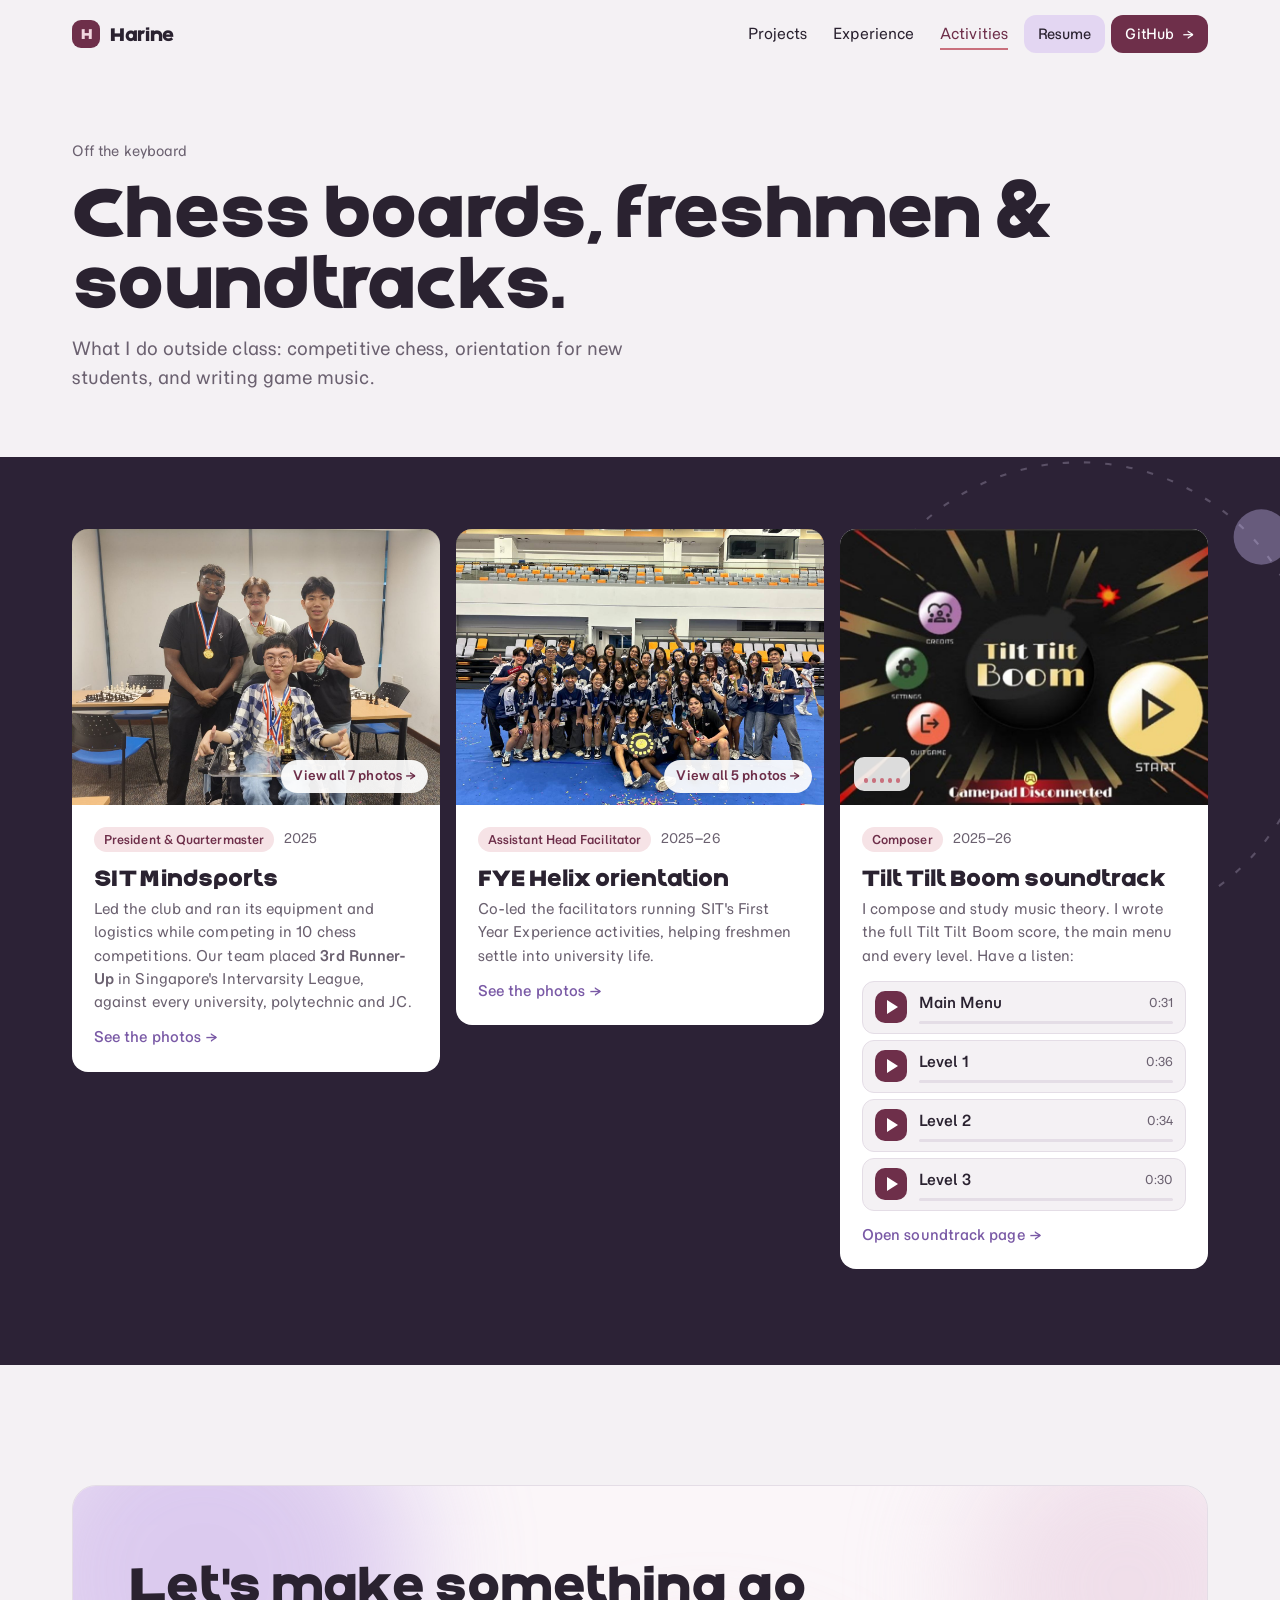
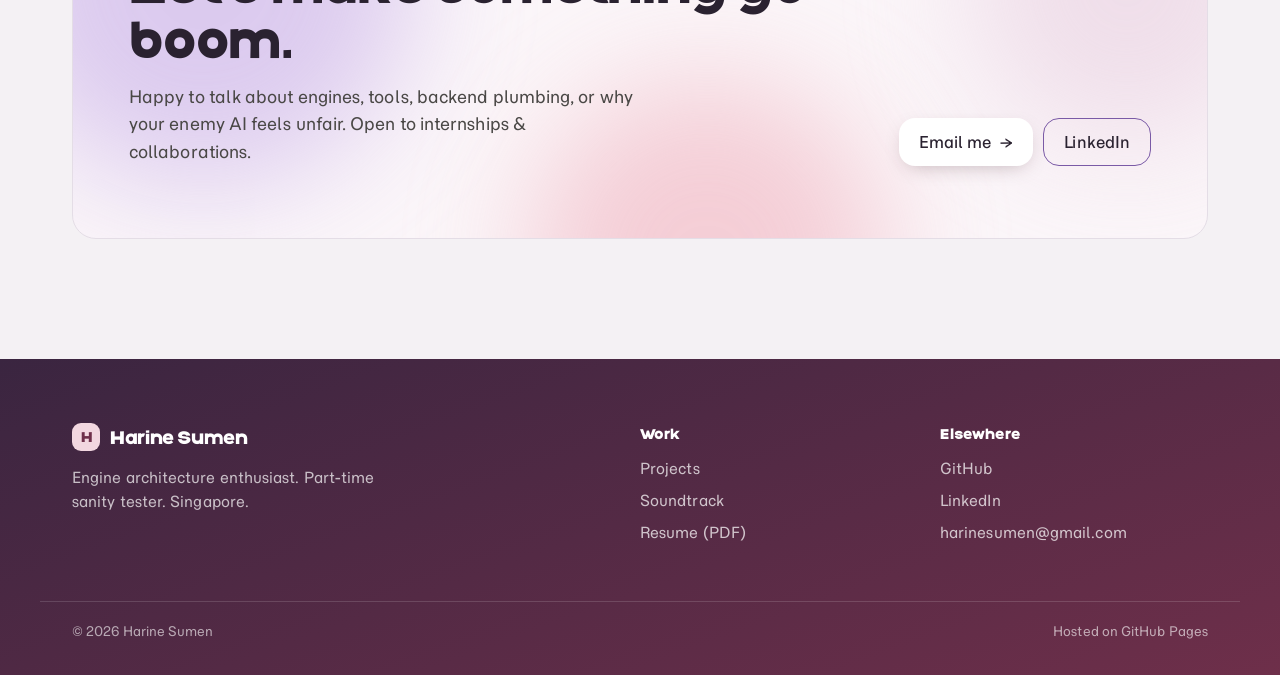
==== activities.html @ c7400c7b "Activity detail pages, US trip page, photo lightbox" ====
<!doctype html>
<html lang="en">
<head>
<meta charset="utf-8">
<meta name="viewport" content="width=device-width, initial-scale=1">
<title>Activities — Harine Sumen</title>
<meta name="description" content="Harine Sumen outside school: SIT Mindsports chess, FYE Helix orientation and the Tilt Tilt Boom soundtrack.">
<meta property="og:title" content="Harine Sumen — Developer">
<meta property="og:description" content="Engine architecture enthusiast. Part-time sanity tester.">
<meta property="og:image" content="chess-1.jpg">
<meta name="theme-color" content="#F4F1F4">
<link rel="icon" href="data:image/svg+xml,%3Csvg xmlns='http://www.w3.org/2000/svg' viewBox='0 0 32 32'%3E%3Crect width='32' height='32' rx='9' fill='%236E2F4A'/%3E%3Cpath d='M11 9v14M21 9v14M11 16h10' stroke='%23F2D7E0' stroke-width='3' stroke-linecap='round'/%3E%3C/svg%3E">
<script>document.documentElement.classList.add('js');</script>
<link rel="preconnect" href="https://fonts.googleapis.com">
<link rel="preconnect" href="https://fonts.gstatic.com" crossorigin>
<link rel="stylesheet" href="https://fonts.googleapis.com/css2?family=Momo+Trust+Sans:wght@200..800&display=swap">
<link rel="preload" href="chicoree-bold.woff2" as="font" type="font/woff2" crossorigin>
<link rel="stylesheet" href="style.css?v=20261014x">
</head>
<body>

<a class="skip" href="#top">Skip to content</a>
<div class="progress" aria-hidden="true"><i></i></div>

<header class="nav" data-nav>
  <div class="nav-inner">
    <a class="logo" href="index.html" aria-label="Harine — home"><span class="logo-mark" aria-hidden="true">H</span>Harine</a>
    <nav aria-label="Pages">
      <a href="projects.html">Projects</a>
      <a href="experience.html">Experience</a>
      <a href="activities.html" aria-current="page">Activities</a>
      <a class="btn-lilac sm" href="Harine_Sumen_Resume.pdf" target="_blank" rel="noopener">Resume</a>
      <a class="btn-wine sm magnetic" href="https://github.com/unplayable01" target="_blank" rel="noopener">GitHub <span class="arr" aria-hidden="true">→</span></a>
    </nav>
  </div>
</header>

<main id="top">

<section class="page-hero wrap">
  <p class="kicker reveal">Off the keyboard</p>
  <h1 class="split">Chess boards, freshmen &amp; soundtracks.</h1>
  <p class="page-sub reveal">What I do outside class: competitive chess, orientation for new students, and writing game music.</p>
</section>
<!-- ============ OFF THE KEYBOARD (lagoon band) ============ -->
<section id="offline" class="lagoon-band flush">
  <svg class="geo" viewBox="0 0 600 600" aria-hidden="true">
    <circle class="spin" cx="300" cy="300" r="220" fill="none" stroke="#D4C7FF" stroke-opacity=".25" stroke-width="2" stroke-dasharray="6 14"/>
    <rect class="spin-rev" x="190" y="190" width="220" height="220" fill="none" stroke="#F2F0EB" stroke-opacity=".18" stroke-width="2"/>
    <circle class="bob" cx="470" cy="150" r="26" fill="#D4C7FF" fill-opacity=".35"/>
    <circle class="bob d2" cx="120" cy="460" r="16" fill="#F2F0EB" fill-opacity=".25"/>
  </svg>
  <div class="wrap section-in">
    <div class="sec-head on-dark"><h2 class="split">Off the keyboard</h2><p class="sub">Chess boards, freshmen and soundtracks.</p></div>
    <div class="life">
      <article class="life-card tilt reveal">
        <a class="card-cover" href="mindsports.html"><img src="chess-medals.jpg" alt="SIT team with medals and trophy" style="object-position:center 30%"><span class="cover-cta">View all 7 photos →</span></a>
        <div class="life-body">
          <p class="meta"><span class="tag">President &amp; Quartermaster</span>2025</p>
          <h3><a href="mindsports.html">SIT Mindsports</a></h3>
          <p>Led the club and ran its equipment and logistics while competing in 10 chess competitions. Our team placed <b>3rd Runner-Up</b> in Singapore's Intervarsity League, against every university, polytechnic and JC.</p>
          <a class="vlink more-link" href="mindsports.html">See the photos →</a>
        </div>
      </article>
      <article class="life-card tilt reveal">
        <a class="card-cover" href="helix.html"><img src="helix-shield.jpg" alt="Helix team with their shield" style="object-position:center 55%"><span class="cover-cta">View all 5 photos →</span></a>
        <div class="life-body">
          <p class="meta"><span class="tag">Assistant Head Facilitator</span>2025–26</p>
          <h3><a href="helix.html">FYE Helix orientation</a></h3>
          <p>Co-led the facilitators running SIT's First Year Experience activities, helping freshmen settle into university life.</p>
          <a class="vlink more-link" href="helix.html">See the photos →</a>
        </div>
      </article>
      <article class="life-card tilt reveal" id="soundtrack">
        <a class="cover" href="soundtrack.html">
          <img src="ttb-cover.jpg" alt="Tilt Tilt Boom title screen" loading="lazy">
          <span class="eq big" aria-hidden="true"><i></i><i></i><i></i><i></i><i></i></span>
        </a>
        <div class="life-body">
          <p class="meta"><span class="tag">Composer</span>2025–26</p>
          <h3><a href="soundtrack.html">Tilt Tilt Boom soundtrack</a></h3>
          <p>I compose and study music theory. I wrote the full Tilt Tilt Boom score, the main menu and every level. Have a listen:</p>
          <ul class="tracks" data-player>
            <li><button class="track" type="button" data-src="ttb-menu.mp3" aria-label="Play Main Menu"><span class="t-icon" aria-hidden="true"></span><span class="t-name">Main Menu</span><span class="t-time">0:31</span><span class="t-bar" aria-hidden="true"><i></i></span></button></li>
            <li><button class="track" type="button" data-src="ttb-level-1.mp3" aria-label="Play Level 1"><span class="t-icon" aria-hidden="true"></span><span class="t-name">Level 1</span><span class="t-time">0:36</span><span class="t-bar" aria-hidden="true"><i></i></span></button></li>
            <li><button class="track" type="button" data-src="ttb-level-2.mp3" aria-label="Play Level 2"><span class="t-icon" aria-hidden="true"></span><span class="t-name">Level 2</span><span class="t-time">0:34</span><span class="t-bar" aria-hidden="true"><i></i></span></button></li>
            <li><button class="track" type="button" data-src="ttb-level-5.mp3" aria-label="Play Level 3"><span class="t-icon" aria-hidden="true"></span><span class="t-name">Level 3</span><span class="t-time">0:30</span><span class="t-bar" aria-hidden="true"><i></i></span></button></li>
          </ul>
          <a class="vlink more-link" href="soundtrack.html">Open soundtrack page →</a>
        </div>
      </article>
    </div>
  </div>
</section>


<!-- ============ CONTACT (glow band) ============ -->
<section id="contact" class="wrap section">
  <div class="glow-band reveal">
    <span class="glow gv" aria-hidden="true"></span><span class="glow gp" aria-hidden="true"></span><span class="glow gc" aria-hidden="true"></span>
    <div class="glow-inner">
      <h2 class="split">Let's make something go boom.</h2>
      <p>Happy to talk about engines, tools, backend plumbing, or why your enemy AI feels unfair. Open to internships &amp; collaborations.</p>
    </div>
    <div class="glow-cta">
      <a class="btn-white magnetic" href="mailto:harinesumen@gmail.com">Email me <span class="arr" aria-hidden="true">→</span></a>
      <a class="btn-outline" href="https://www.linkedin.com/in/harinesumen/" target="_blank" rel="noopener">LinkedIn</a>
    </div>
  </div>
</section>

</main>

<footer class="footer">
  <div class="wrap foot-grid">
    <div>
      <a class="logo light" href="index.html"><span class="logo-mark" aria-hidden="true">H</span>Harine Sumen</a>
      <p>Engine architecture enthusiast. Part-time sanity tester. Singapore.</p>
    </div>
    <div><h4>Work</h4><a href="projects.html">Projects</a><a href="activities.html#soundtrack">Soundtrack</a><a href="Harine_Sumen_Resume.pdf" target="_blank" rel="noopener">Resume (PDF)</a></div>
    <div><h4>Elsewhere</h4><a href="https://github.com/unplayable01" target="_blank" rel="noopener">GitHub</a><a href="https://www.linkedin.com/in/harinesumen/" target="_blank" rel="noopener">LinkedIn</a><a href="mailto:harinesumen@gmail.com">harinesumen@gmail.com</a></div>
  </div>
  <div class="wrap foot-bottom"><span>© 2026 Harine Sumen</span><span>Hosted on GitHub Pages</span></div>
</footer>

<!-- Mini player pill -->
<div class="mini" data-mini hidden>
  <span class="eq" aria-hidden="true"><i></i><i></i><i></i><i></i></span>
  <span class="mini-txt"><b data-mini-name>Main Menu</b><span>Tilt Tilt Boom</span></span>
  <button type="button" class="mini-btn" data-mini-toggle aria-label="Pause">❚❚</button>
</div>

<script src="script.js?v=20261014x"></script>
</body>
</html>
---- style.css ----
/* Harine — portfolio
   Design system: Superhuman (Refero Styles) — "golden hour editorial dashboard".
   Warm parchment canvas, light-cut 460 headlines, a single wine CTA, violet links,
   lilac secondary fills, one deep-lagoon dark band, glass cards over photography. */

:root {
  --parchment: #F2F0EB;
  --paper: #FFFFFF;
  --mist: #E3E3E2;
  --ink: #292827;
  --stone: #666666;
  --wine: #421D24;
  --wine-2: #5A2731;
  --violet: #714CB6;
  --lilac: #D4C7FF;
  --lagoon: #0C4243;
  --sans: "Inter", -apple-system, BlinkMacSystemFont, "Segoe UI", Helvetica, Arial, sans-serif;
  --r: 16px; --r-sm: 8px;
  --max: 1200px; --gutter: 32px;
  --ease: cubic-bezier(.22, .8, .24, 1);
  --spring: cubic-bezier(.34, 1.56, .64, 1);
}

*, *::before, *::after { box-sizing: border-box; }
html { scroll-behavior: smooth; scroll-padding-top: 80px; -webkit-text-size-adjust: 100%; }
body { margin: 0; background: var(--parchment); color: var(--ink); font-family: var(--sans); font-size: 16px; line-height: 1.6; font-weight: 400; -webkit-font-smoothing: antialiased; overflow-x: hidden; }
img, video { display: block; max-width: 100%; }
a { color: inherit; text-decoration: none; }
b { font-weight: 600; }
code { font-size: .86em; background: var(--parchment); border: 1px solid var(--mist); padding: 1px 6px; border-radius: 6px; }
button { font: inherit; color: inherit; }
.wrap { max-width: var(--max); margin: 0 auto; padding: 0 var(--gutter); }
.section { padding-top: 120px; }
.skip { position: absolute; left: -999px; top: 8px; background: var(--wine); color: #fff; padding: 8px 14px; border-radius: var(--r-sm); z-index: 2000; }
.skip:focus { left: 16px; }
:focus-visible { outline: 2px solid var(--violet); outline-offset: 3px; border-radius: 6px; }

h1, h2, h3 { font-weight: 460; color: var(--ink); margin: 0; }
h1 { font-size: clamp(44px, 6.4vw, 80px); line-height: .98; letter-spacing: -0.032em; }
h2 { font-size: clamp(34px, 4.4vw, 49px); line-height: 1.12; letter-spacing: -0.027em; }
h3 { font-size: 28px; line-height: 1.14; letter-spacing: -0.022em; }

.vlink { color: var(--violet); font-weight: 500; background: linear-gradient(currentColor, currentColor) 0 100% / 0 1px no-repeat; transition: background-size .25s var(--ease); }
.vlink:hover { background-size: 100% 1px; }

/* progress bar */
.progress { position: fixed; inset: 0 0 auto 0; height: 3px; z-index: 1100; pointer-events: none; }
.progress i { display: block; height: 100%; background: linear-gradient(90deg, var(--violet), var(--lilac)); transform-origin: 0 50%; transform: scaleX(0); }

/* ---------- Buttons ---------- */
.btn-wine, .btn-lilac, .btn-white, .btn-outline {
  display: inline-flex; align-items: center; gap: 8px; min-height: 48px; padding: 0 20px;
  border-radius: var(--r); border: 0; cursor: pointer; font-size: 16px; font-weight: 460; line-height: 1;
  transition: transform .35s var(--spring), background-color .2s, box-shadow .2s, color .2s;
}
.btn-wine { background: var(--wine); color: #fff; }
.btn-wine:hover { background: var(--wine-2); }
.btn-lilac { background: var(--lilac); color: var(--ink); }
.btn-lilac:hover { background: #C6B5FF; }
.btn-white { background: #fff; color: var(--ink); }
.btn-outline { background: transparent; color: var(--ink); border: 1px solid var(--violet); }
.btn-outline:hover { background: var(--lilac); }
.sm { min-height: 38px; padding: 0 14px; font-size: 14px; border-radius: 12px; }
.arr { display: inline-block; transition: transform .3s var(--spring); }
a:hover .arr, button:hover .arr { transform: translateX(4px); }
.btn-wine:active, .btn-lilac:active, .btn-white:active { transform: scale(.96) !important; }
.play-ico { width: 0; height: 0; border-style: solid; border-width: 6px 0 6px 10px; border-color: transparent transparent transparent currentColor; }
body.is-playing .btn-wine .play-ico { width: 10px; height: 12px; border: 0; background: linear-gradient(90deg, currentColor 0 35%, transparent 35% 65%, currentColor 65%); }

/* ---------- Nav ---------- */
.nav { position: fixed; inset: 0 0 auto 0; z-index: 1000; border-bottom: 1px solid transparent; transition: background-color .3s, border-color .3s, backdrop-filter .3s; }
.nav.scrolled { background: rgba(242,240,235,.78); backdrop-filter: blur(12px); -webkit-backdrop-filter: blur(12px); border-bottom-color: var(--mist); }
.nav-inner { max-width: var(--max); margin: 0 auto; padding: 0 var(--gutter); height: 68px; display: flex; align-items: center; justify-content: space-between; gap: 16px; }
.logo { display: inline-flex; align-items: center; gap: 10px; font-size: 18px; font-weight: 560; letter-spacing: -0.02em; }
.logo-mark { width: 28px; height: 28px; border-radius: 9px; background: var(--wine); color: var(--lilac); display: grid; place-items: center; font-size: 14px; font-weight: 700; transition: transform .5s var(--spring); }
.logo:hover .logo-mark { transform: rotate(-12deg) scale(1.1); }
.nav nav { display: flex; align-items: center; gap: 6px; }
.nav nav > a:not([class]) { font-size: 15px; padding: 8px 10px; color: var(--ink); position: relative; }
.nav nav > a:not([class])::after { content: ""; position: absolute; left: 10px; right: 10px; bottom: 4px; height: 1px; background: var(--ink); transform: scaleX(0); transform-origin: left; transition: transform .3s var(--ease); }
.nav nav > a:not([class]):hover::after { transform: scaleX(1); }

/* ---------- Hero ---------- */
.hero { padding-top: 132px; }
.hero-head { display: grid; grid-template-columns: 1.35fr 1fr; gap: 24px 64px; align-items: end; }
.kicker { grid-column: 1 / -1; margin: 0; font-size: 14px; color: var(--stone); }
.hero-side p { margin: 0; color: var(--stone); font-size: 17px; line-height: 1.55; }
.cta-row { display: flex; flex-wrap: wrap; gap: 10px; margin-top: 24px; }

.stage { position: relative; margin-top: 48px; height: min(68vw, 640px); border-radius: 24px; overflow: hidden; background: #2b2120; isolation: isolate; }
.stage-photo { position: absolute; inset: -4%; width: 108%; height: 108%; object-fit: cover; object-position: 60% 40%; transform: translate3d(var(--px, 0), var(--py, 0), 0) scale(1.02); transition: transform .9s var(--ease); }
.stage::after { content: ""; position: absolute; inset: 0; background: linear-gradient(90deg, rgba(66,29,36,.38), transparent 55%), linear-gradient(0deg, rgba(41,40,39,.25), transparent 40%); pointer-events: none; z-index: 1; }
.glass {
  position: absolute; z-index: 2; padding: 14px 16px; border-radius: var(--r);
  background: rgba(255,255,255,.72); backdrop-filter: blur(14px) saturate(140%); -webkit-backdrop-filter: blur(14px) saturate(140%);
  border: 1px solid rgba(255,255,255,.6); color: var(--ink); font-size: 13px; line-height: 1.45; text-align: left;
  translate: var(--px, 0) var(--py, 0); transition: translate .8s var(--ease);
  animation: bob 6s ease-in-out infinite;
}
.g-row { display: flex; align-items: center; gap: 8px; }
.g-row + .g-row { margin-top: 4px; }
.muted { color: var(--stone); }
.dot { width: 8px; height: 8px; border-radius: 50%; }
.dot.ok { background: #2BA36B; box-shadow: 0 0 0 0 rgba(43,163,107,.6); animation: ping 2s infinite; }
.g-bar { margin-top: 10px; height: 4px; border-radius: 4px; background: var(--mist); overflow: hidden; }
.g-bar i { display: block; height: 100%; width: 40%; border-radius: 4px; background: var(--violet); animation: load 3.2s var(--ease) infinite; }
.g-ico { width: 24px; height: 24px; border-radius: 7px; display: grid; place-items: center; background: var(--lilac); font-size: 13px; }
.g-ico.dog { background: #FFE2C7; }
.g-chips { display: flex; gap: 6px; margin-top: 10px; }
.g-chips span { padding: 4px 12px; border-radius: 999px; background: var(--wine); color: #fff; font-size: 12px; }
.g-chips span + span { background: var(--lilac); color: var(--ink); }
.g1 { left: 4%; top: 7%; width: 270px; animation-delay: -1s; }
.g2 { left: 9%; top: 41%; width: 240px; animation-delay: -3s; }
.g3 { left: 3%; bottom: 7%; width: 300px; animation-delay: -2s; }
.g4 { right: 4%; bottom: 7%; display: flex; align-items: center; gap: 12px; cursor: pointer; animation-delay: -4s; }
.g4:hover { background: rgba(255,255,255,.88); }
.g4 b { font-weight: 600; }

/* equaliser */
.eq { display: inline-flex; align-items: flex-end; gap: 3px; height: 18px; }
.eq i { width: 3px; height: 30%; border-radius: 2px; background: var(--violet); transition: height .3s; }
body.is-playing .eq i { animation: eq .9s ease-in-out infinite; }
.eq i:nth-child(2) { animation-delay: -.3s !important; } .eq i:nth-child(3) { animation-delay: -.6s !important; } .eq i:nth-child(4) { animation-delay: -.15s !important; } .eq i:nth-child(5) { animation-delay: -.45s !important; }
.g4 .eq { width: 36px; height: 36px; padding: 9px; border-radius: 10px; background: var(--wine); justify-content: center; }
.g4 .eq i { background: var(--lilac); }

/* ---------- Marquee ---------- */
.logos { padding-top: 64px; }
.logos-title { margin: 0 0 18px; text-align: center; color: var(--stone); font-size: 14px; }
.marquee { overflow: hidden; border: 1px solid var(--mist); background: var(--paper); border-radius: var(--r-sm); -webkit-mask: linear-gradient(90deg, transparent, #000 8%, #000 92%, transparent); mask: linear-gradient(90deg, transparent, #000 8%, #000 92%, transparent); }
.marquee-track { display: flex; width: max-content; animation: marquee 32s linear infinite; }
.marquee:hover .marquee-track { animation-play-state: paused; }
.marquee-track span { padding: 22px 40px; border-right: 1px solid var(--mist); font-size: 17px; font-weight: 560; letter-spacing: -0.02em; white-space: nowrap; color: var(--ink); }

/* ---------- Stats ---------- */
.stats { display: grid; grid-template-columns: repeat(4, 1fr); gap: 12px; padding-top: 24px; }
.stat { background: var(--paper); border: 1px solid var(--mist); border-radius: var(--r); padding: 24px; }
.stat b { display: block; font-size: 49px; line-height: 1; font-weight: 460; letter-spacing: -0.03em; font-variant-numeric: tabular-nums; }
.stat span { display: block; margin-top: 10px; font-size: 14px; line-height: 1.5; color: var(--stone); }

/* ---------- Section heads ---------- */
.sec-head { display: flex; align-items: flex-end; justify-content: space-between; gap: 16px; margin-bottom: 32px; flex-wrap: wrap; }
.sec-head .sub { margin: 8px 0 0; flex-basis: 100%; color: var(--stone); font-size: 17px; }
.sec-head.on-dark h2, .sec-head.on-dark .sub { color: var(--parchment); }
.sec-head.on-dark .sub { opacity: .75; }

/* ---------- Tabs + panels ---------- */
.tabs { position: relative; display: grid; grid-template-columns: repeat(5, 1fr); background: var(--paper); border: 1px solid var(--mist); border-radius: var(--r-sm); overflow-x: auto; scrollbar-width: none; }
.tabs::-webkit-scrollbar { display: none; }
.tab-pill { position: absolute; left: 0; top: 0; width: 0; background: var(--lilac); border-radius: 6px; transition: transform .5s var(--spring), width .5s var(--spring); z-index: 0; }
.tabs [role=tab] { position: relative; z-index: 1; display: flex; align-items: center; justify-content: center; gap: 10px; padding: 16px; border: 0; background: none; cursor: pointer; font-size: 15px; font-weight: 460; white-space: nowrap; color: var(--ink); }
.tabs [role=tab] + [role=tab] { border-left: 1px solid var(--mist); }
.tabs [role=tab][aria-selected=true] { font-weight: 560; }
.t-ic, .s-ic { width: 22px; height: 22px; border-radius: 6px; display: grid; place-items: center; font-size: 12px; background: #EEE; filter: grayscale(1); transition: filter .3s, transform .4s var(--spring); }
[aria-selected=true] .t-ic { filter: none; transform: rotate(-8deg) scale(1.12); }
.c1 { background: #FFD9C2; } .c2 { background: #CDEFE2; } .c3 { background: #FFE2C7; } .c4 { background: #D9E4FF; } .c5 { background: #FFD3E2; }

.panels { margin-top: 16px; }
.panel { display: grid; grid-template-columns: 1.15fr 1fr; gap: 0; background: var(--paper); border: 1px solid var(--mist); border-radius: var(--r); overflow: hidden; }
.panel.show .panel-media { animation: slideIn .7s var(--ease) both; }
.panel.show .panel-body > * { animation: rise .6s var(--ease) both; }
.panel.show .panel-body > *:nth-child(2) { animation-delay: .05s } .panel.show .panel-body > *:nth-child(3) { animation-delay: .1s } .panel.show .panel-body > *:nth-child(4) { animation-delay: .15s } .panel.show .panel-body > *:nth-child(5) { animation-delay: .2s } .panel.show .panel-body > *:nth-child(6) { animation-delay: .25s }
.panel-media { background: #000; display: flex; align-items: center; min-height: 100%; }
.panel-media video, .panel-media img { width: 100%; height: 100%; object-fit: cover; }
.panel-media.light { background: #fff; border-right: 1px solid var(--mist); }
.panel-media.light img { object-fit: contain; }
.panel-media.lagoon { background: var(--lagoon); justify-content: center; }
.panel-body { padding: 32px; }
.meta { display: flex; flex-wrap: wrap; align-items: center; gap: 10px; margin: 0 0 14px; font-size: 13px; color: var(--stone); }
.tag { background: var(--lilac); color: var(--ink); padding: 3px 10px; border-radius: 999px; font-weight: 560; font-size: 12px; }
.soft { color: var(--stone); }
.summary { margin: 12px 0 18px; color: var(--stone); font-size: 16px; line-height: 1.6; }
.list { list-style: none; margin: 0 0 18px; padding: 0; display: grid; gap: 9px; }
.list li { position: relative; padding-left: 18px; font-size: 14.5px; line-height: 1.55; color: #444; }
.list li::before { content: ""; position: absolute; left: 0; top: .6em; width: 7px; height: 7px; border-radius: 2px; background: var(--violet); transform: rotate(45deg); }
.list b { color: var(--ink); }
.chips { display: flex; flex-wrap: wrap; gap: 6px; }
.chips span { font-size: 12px; padding: 4px 10px; border-radius: 999px; border: 1px solid var(--mist); background: var(--parchment); transition: transform .3s var(--spring), background .2s; }
.chips span:hover { transform: translateY(-3px) rotate(-3deg); background: var(--lilac); }
.note { margin: 16px 0 0; font-size: 13px; color: var(--stone); }

/* Aaron diagram */
.diagram { padding: 40px 24px; display: flex; flex-direction: column; align-items: center; width: 100%; }
.node { width: 100%; max-width: 280px; text-align: center; padding: 12px 14px; border-radius: 12px; background: rgba(255,255,255,.08); border: 1px solid rgba(255,255,255,.18); color: #fff; }
.node span { display: block; font-size: 13px; font-weight: 560; }
.node small { display: block; margin-top: 3px; font-size: 12px; opacity: .7; }
.node.hi { background: var(--lilac); color: var(--ink); border-color: var(--lilac); }
.wire { width: 2px; height: 26px; background: repeating-linear-gradient(180deg, var(--lilac) 0 4px, transparent 4px 8px); background-size: 2px 8px; animation: flow 1s linear infinite; }
.split2 { display: grid; grid-template-columns: 1fr 1fr; gap: 12px; width: 100%; max-width: 560px; }
.split2 .col { display: flex; flex-direction: column; align-items: center; }

/* ---------- Timeline ---------- */
.timeline { display: grid; grid-template-columns: 1fr 1fr; gap: 12px; }
.t-card { background: var(--paper); border: 1px solid var(--mist); border-radius: var(--r); padding: 28px; }
.t-card h3 { font-size: 22px; letter-spacing: -0.018em; }
.org { margin: 6px 0 0; color: var(--violet); font-weight: 500; font-size: 15px; }
.t-card .org + p { margin: 12px 0 0; color: var(--stone); font-size: 15px; }

/* ---------- Lagoon band ---------- */
.lagoon-band { position: relative; margin-top: 120px; background: var(--lagoon); color: var(--parchment); overflow: hidden; }
.section-in { position: relative; z-index: 1; padding-top: 96px; padding-bottom: 96px; }
.geo { position: absolute; right: -120px; top: -80px; width: 640px; height: 640px; z-index: 0; }
.spin { transform-origin: 300px 300px; animation: spin 40s linear infinite; }
.spin-rev { transform-origin: 300px 300px; animation: spin 30s linear infinite reverse; }
.bob { animation: floaty 6s ease-in-out infinite; } .bob.d2 { animation-delay: -3s; }
.life { display: grid; grid-template-columns: repeat(3, 1fr); gap: 16px; align-items: start; }
.life-card { background: var(--paper); color: var(--ink); border-radius: var(--r); overflow: hidden; }
.life-body { padding: 22px; }
.life-body h3 { font-size: 22px; margin-bottom: 6px; }
.life-body > p:not(.meta) { margin: 0; font-size: 14.5px; color: var(--stone); }
.gallery { position: relative; background: #000; }
.gallery-track { display: flex; overflow-x: auto; scroll-snap-type: x mandatory; scrollbar-width: none; aspect-ratio: 4 / 3; outline: none; }
.gallery-track::-webkit-scrollbar { display: none; }
.gallery-track img { flex: 0 0 100%; width: 100%; height: 100%; object-fit: cover; scroll-snap-align: start; }
.g-btn { position: absolute; top: 50%; translate: 0 -50%; width: 38px; height: 38px; border-radius: 12px; border: 0; cursor: pointer; background: rgba(255,255,255,.8); backdrop-filter: blur(10px); color: var(--ink); font-size: 22px; line-height: 1; display: grid; place-items: center; opacity: 0; transition: opacity .2s, transform .3s var(--spring); }
.g-btn:hover { transform: scale(1.12); }
.g-prev { left: 10px; } .g-next { right: 10px; }
.gallery:hover .g-btn, .g-btn:focus-visible { opacity: 1; }
@media (hover: none) { .g-btn { opacity: 1; } }
.g-count { position: absolute; right: 10px; bottom: 10px; font-size: 12px; padding: 3px 9px; border-radius: 999px; background: rgba(255,255,255,.85); color: var(--ink); font-weight: 560; }
.cover { position: relative; aspect-ratio: 4 / 3; overflow: hidden; background: #000; }
.cover img { width: 100%; height: 100%; object-fit: cover; transition: transform 1.2s var(--ease); }
body.is-playing .cover img { transform: scale(1.06); }
.eq.big { position: absolute; left: 14px; bottom: 14px; height: 34px; gap: 4px; padding: 8px 10px; border-radius: 10px; background: rgba(255,255,255,.85); }
.eq.big i { width: 4px; }
.tracks { list-style: none; margin: 14px 0 0; padding: 0; display: grid; gap: 6px; }
.track { width: 100%; display: grid; grid-template-columns: 32px 1fr auto; grid-template-rows: auto auto; align-items: center; column-gap: 12px; row-gap: 6px; padding: 9px 12px; border-radius: 12px; border: 1px solid var(--mist); background: var(--parchment); font-size: 15px; text-align: left; cursor: pointer; transition: transform .3s var(--spring), border-color .2s, background .2s; }
.track:hover { transform: translateX(4px); border-color: var(--lilac); }
.track.is-playing { background: #EEE8FF; border-color: var(--lilac); }
.t-icon { grid-row: 1 / 3; width: 32px; height: 32px; border-radius: 10px; background: var(--wine); position: relative; }
.t-icon::before { content: ""; position: absolute; left: 12px; top: 9px; border-style: solid; border-width: 7px 0 7px 11px; border-color: transparent transparent transparent #fff; }
.track.is-playing .t-icon::before { left: 10px; top: 10px; width: 4px; height: 12px; border: 0; background: #fff; box-shadow: 8px 0 0 #fff; }
.t-name { font-weight: 560; }
.t-time { font-size: 12px; color: var(--stone); font-variant-numeric: tabular-nums; }
.t-bar { grid-column: 2 / 4; height: 3px; border-radius: 3px; background: var(--mist); overflow: hidden; }
.t-bar i { display: block; height: 100%; width: 0; background: var(--violet); transition: width .25s linear; }

/* ---------- Stack ---------- */
.skill-cloud { display: flex; flex-wrap: wrap; gap: 8px; margin-bottom: 16px; }
.skill-cloud span { padding: 10px 18px; border-radius: 999px; background: var(--paper); border: 1px solid var(--mist); font-size: 15px; font-weight: 500; cursor: default; transition: transform .4s var(--spring), background .2s, color .2s; }
.skill-cloud span:nth-child(3n) { background: var(--lilac); border-color: var(--lilac); }
.skill-cloud span:hover { transform: translateY(-6px) rotate(-4deg) scale(1.06); background: var(--wine); border-color: var(--wine); color: #fff; }
.stack { display: grid; grid-template-columns: repeat(4, 1fr); gap: 12px; }
.s-card { background: var(--paper); border: 1px solid var(--mist); border-radius: var(--r); padding: 22px; }
.s-ic { width: 34px; height: 34px; border-radius: 10px; font-size: 16px; filter: none; margin-bottom: 18px; }
.s-card:hover .s-ic { transform: rotate(-10deg) scale(1.15); }
.s-card h3 { font-size: 19px; font-weight: 560; letter-spacing: -0.01em; margin-bottom: 8px; }
.s-card p { margin: 0; font-size: 14.5px; color: var(--stone); }

/* ---------- Tilt cards ---------- */
.tilt { transform: perspective(900px) rotateX(var(--rx, 0deg)) rotateY(var(--ry, 0deg)); transition: transform .5s var(--ease), box-shadow .3s; position: relative; }
.tilt.tilting { transition: transform .08s linear, box-shadow .3s; box-shadow: 0 18px 40px -18px rgba(66,29,36,.35); }
.tilt::after { content: ""; position: absolute; inset: 0; border-radius: inherit; pointer-events: none; background: radial-gradient(420px circle at var(--gx, 50%) var(--gy, 50%), rgba(212,199,255,.35), transparent 45%); opacity: 0; transition: opacity .3s; }
.tilt.tilting::after { opacity: 1; }

/* ---------- Glow band ---------- */
.glow-band { position: relative; overflow: hidden; border-radius: 24px; background: #F7F4FF; border: 1px solid var(--mist); padding: 72px 56px; display: grid; grid-template-columns: 1.4fr auto; gap: 32px; align-items: end; }
.glow { position: absolute; border-radius: 50%; filter: blur(60px); opacity: .6; z-index: 0; animation: drift 14s ease-in-out infinite; }
.gv { width: 420px; height: 420px; background: #B69CFF; left: -80px; top: -120px; }
.gp { width: 360px; height: 360px; background: #FFB3CF; left: 40%; bottom: -200px; animation-delay: -5s; }
.gc { width: 320px; height: 320px; background: #8FE3E8; right: -80px; top: -60px; animation-delay: -9s; }
.glow-inner, .glow-cta { position: relative; z-index: 1; }
.glow-inner p { margin: 16px 0 0; max-width: 520px; color: #4a4846; font-size: 17px; }
.glow-cta { display: flex; gap: 10px; flex-wrap: wrap; }
.glow-cta .btn-white { box-shadow: 0 6px 20px -8px rgba(66,29,36,.35); }

/* ---------- Footer ---------- */
.footer { margin-top: 120px; background: var(--wine); color: #fff; padding: 64px 0 32px; }
.foot-grid { display: grid; grid-template-columns: 2fr 1fr 1fr; gap: 32px; }
.foot-grid p { color: rgba(255,255,255,.7); margin: 14px 0 0; max-width: 320px; font-size: 15px; }
.foot-grid h4 { margin: 0 0 12px; font-size: 14px; font-weight: 600; }
.foot-grid > div > a:not(.logo) { display: block; margin: 0 0 8px; color: rgba(255,255,255,.72); font-size: 15px; transition: color .2s, transform .3s var(--spring); }
.foot-grid > div > a:not(.logo):hover { color: #fff; transform: translateX(4px); }
.logo.light .logo-mark { background: var(--lilac); color: var(--wine); }
.foot-bottom { display: flex; justify-content: space-between; gap: 16px; flex-wrap: wrap; margin-top: 48px; padding-top: 20px; border-top: 1px solid rgba(255,255,255,.14); color: rgba(255,255,255,.6); font-size: 13px; }

/* ---------- Mini player ---------- */
.mini { position: fixed; left: 50%; bottom: 20px; z-index: 1200; display: flex; align-items: center; gap: 12px; padding: 10px 10px 10px 16px; border-radius: 999px; background: var(--wine); color: #fff; box-shadow: 0 14px 40px -12px rgba(66,29,36,.6); transform: translate(-50%, 140%); transition: transform .6s var(--spring); }
.mini.on { transform: translate(-50%, 0); }
.mini .eq i { background: var(--lilac); }
.mini-txt { display: grid; line-height: 1.2; font-size: 13px; }
.mini-txt span { opacity: .7; font-size: 12px; }
.mini-btn { width: 34px; height: 34px; border-radius: 50%; border: 0; background: var(--lilac); color: var(--wine); font-size: 11px; cursor: pointer; transition: transform .3s var(--spring); }
.mini-btn:hover { transform: scale(1.12); }

/* ---------- Reveal motion ---------- */
.js .reveal { opacity: 0; transform: translateY(28px); transition: opacity .8s var(--ease), transform .8s var(--ease); }
.js .reveal.in { opacity: 1; transform: none; }
.js .reveal.tilt.in { transform: perspective(900px) rotateX(var(--rx, 0deg)) rotateY(var(--ry, 0deg)); }
.js .stat { opacity: 0; transform: translateY(28px) scale(.97); }
.js .stat.in { opacity: 1; transform: perspective(900px) rotateX(var(--rx, 0deg)) rotateY(var(--ry, 0deg)); transition: opacity .8s var(--ease), transform .8s var(--ease); }
.split .w { display: inline-block; overflow: hidden; vertical-align: top; padding-bottom: .08em; margin-bottom: -.08em; }
.split .w > span { display: inline-block; }
.js .split .w > span { transform: translateY(105%) rotate(4deg); transition: transform .9s var(--ease); }
.js .split.in .w > span { transform: none; }
.js .stage.reveal { transform: translateY(40px) scale(.97); }
.js .stage.reveal.in { transform: none; transition-duration: 1.1s; }
.js .stage .glass { opacity: 0; }
.js .stage.in .glass { opacity: 1; transition: opacity .6s .5s, translate .8s var(--ease); }
.js .stage.in .g2 { transition-delay: .7s, 0s; } .js .stage.in .g3 { transition-delay: .9s, 0s; } .js .stage.in .g4 { transition-delay: 1.1s, 0s; }

@keyframes bob { 0%, 100% { transform: translateY(0) rotate(0); } 50% { transform: translateY(-10px) rotate(-.6deg); } }
@keyframes ping { 0% { box-shadow: 0 0 0 0 rgba(43,163,107,.55); } 80%, 100% { box-shadow: 0 0 0 8px rgba(43,163,107,0); } }
@keyframes load { 0% { transform: translateX(-100%); } 60%, 100% { transform: translateX(260%); } }
@keyframes eq { 0%, 100% { height: 25%; } 50% { height: 100%; } }
@keyframes marquee { to { transform: translateX(-50%); } }
@keyframes slideIn { from { opacity: 0; transform: translateX(-24px) scale(.98); } to { opacity: 1; transform: none; } }
@keyframes rise { from { opacity: 0; transform: translateY(14px); } to { opacity: 1; transform: none; } }
@keyframes flow { to { background-position: 0 8px; } }
@keyframes spin { to { transform: rotate(360deg); } }
@keyframes floaty { 0%, 100% { transform: translateY(0); } 50% { transform: translateY(-24px); } }
@keyframes drift { 0%, 100% { transform: translate(0, 0) scale(1); } 33% { transform: translate(60px, 30px) scale(1.1); } 66% { transform: translate(-40px, 20px) scale(.95); } }

@media (prefers-reduced-motion: reduce) {
  html { scroll-behavior: auto; }
  *, *::before, *::after { animation: none !important; transition-duration: .01ms !important; transition-delay: 0s !important; }
  .js .reveal, .js .stat, .js .split .w > span, .js .stage .glass { opacity: 1 !important; transform: none !important; }
}

/* ---------- Responsive ---------- */
@media (max-width: 1000px) {
  .hero-head { grid-template-columns: 1fr; }
  .stats { grid-template-columns: 1fr 1fr; }
  .tabs { grid-template-columns: repeat(5, max-content); }
  .panel { grid-template-columns: 1fr; }
  .panel-media { aspect-ratio: 16 / 9; }
  .panel-media.light { border-right: 0; border-bottom: 1px solid var(--mist); aspect-ratio: auto; }
  .life { grid-template-columns: 1fr; max-width: 600px; }
  .stack { grid-template-columns: 1fr 1fr; }
  .glow-band { grid-template-columns: 1fr; padding: 48px 28px; }
  .foot-grid { grid-template-columns: 1fr 1fr; }
  .foot-grid > div:first-child { grid-column: 1 / -1; }
}
@media (max-width: 640px) {
  :root { --gutter: 16px; }
  .section { padding-top: 88px; }
  .nav nav > a:not([class]) { display: none; }
  .hero { padding-top: 104px; }
  .stage { height: 520px; border-radius: 18px; }
  .stage-photo { object-position: 70% 40%; }
  .g1 { left: 12px; top: 12px; width: 230px; }
  .g2 { display: none; }
  .g3 { left: 12px; bottom: 84px; width: calc(100% - 24px); }
  .g4 { right: 12px; left: 12px; bottom: 12px; }
  .stats { grid-template-columns: 1fr; }
  .stat b { font-size: 42px; }
  .timeline, .stack { grid-template-columns: 1fr; }
  .panel-body { padding: 22px; }
  .split2 { grid-template-columns: 1fr; }
  .geo { width: 420px; height: 420px; right: -180px; }
  .cta-row > * { flex: 1 1 100%; justify-content: center; }
  .foot-grid { grid-template-columns: 1fr; }
}
.panel[hidden] { display: none; }
.stage-photo { max-width: none; }

/* Projects: full landscape media on top, details below */
.panel { grid-template-columns: 1fr; }
.panel-media { aspect-ratio: 16 / 9; min-height: 0; justify-content: center; }
.panel-media video, .panel-media img { width: 100%; height: 100%; object-fit: contain; background: #000; }
.panel-media.light { border-right: 0; border-bottom: 1px solid var(--mist); aspect-ratio: auto; }
.panel-media.light img { height: auto; background: #fff; }
.panel-body { padding: 32px 40px 36px; }
.panel .summary { max-width: 820px; }
@media (min-width: 901px) {
  .panel .list { display: block; columns: 2; column-gap: 40px; }
  .panel .list li { break-inside: avoid; margin-bottom: 10px; }
}
@media (max-width: 640px) { .panel-body { padding: 22px; } }
.mini[hidden] { display: none; }

/* ---------- Chicoree (OFL, by Liese Mars) for display type ---------- */
@font-face { font-family: "Chicoree"; src: url("chicoree-bold.woff2") format("woff2"); font-weight: 700; font-style: normal; font-display: swap; }
@font-face { font-family: "Chicoree"; src: url("chicoree-bold-italic.woff2") format("woff2"); font-weight: 700; font-style: italic; font-display: swap; }
:root { --display: "Chicoree", "Inter", system-ui, sans-serif; }
h1, h2, h3, .logo, .stat b, .tabs [role=tab], .marquee-track span, .mini-txt b, .glass b, .g4 b, .foot-grid h4 {
  font-family: var(--display); font-weight: 700;
}
h1 { letter-spacing: -0.01em; line-height: 1.02; }
h2 { letter-spacing: -0.005em; }
h3 { letter-spacing: 0; }
.stat b { letter-spacing: 0; }
.tabs [role=tab], .tabs [role=tab][aria-selected=true] { font-weight: 700; }
.split .w { padding-bottom: .12em; margin-bottom: -.12em; }
h1 { font-size: clamp(40px, 5.4vw, 70px); }

/* ---------- Momo Trust Sans (OFL) for all text ---------- */
:root { --sans: "Momo Trust Sans", "Inter", -apple-system, BlinkMacSystemFont, "Segoe UI", Helvetica, Arial, sans-serif; --display: "Chicoree", "Momo Trust Sans", system-ui, sans-serif; }
body { letter-spacing: 0.005em; }

/* ---------- Multi-page ---------- */
.nav nav > a[aria-current="page"]::after { transform: scaleX(1); background: var(--violet); height: 2px; }
.nav nav > a[aria-current="page"] { color: var(--violet); }
.page-hero { padding-top: 140px; padding-bottom: 8px; }
.page-hero .kicker { margin-bottom: 14px; }
.page-sub { margin: 18px 0 0; max-width: 620px; color: var(--stone); font-size: 18px; }
.section-tight { padding-top: 56px; }
.lagoon-band.flush { margin-top: 56px; }
.lagoon-band.flush .section-in { padding-top: 72px; }
.lagoon-band.flush .sec-head { display: none; }
.doors { display: grid; grid-template-columns: repeat(3, 1fr); gap: 16px; }
.door { display: flex; flex-direction: column; background: var(--paper); border: 1px solid var(--mist); border-radius: var(--r); overflow: hidden; }
.door-media { aspect-ratio: 16 / 10; overflow: hidden; background: #000; }
.door-media img { width: 100%; height: 100%; object-fit: cover; transition: transform .8s var(--ease); }
.door:hover .door-media img { transform: scale(1.06); }
.door-body { padding: 22px; display: flex; flex-direction: column; flex: 1; }
.door-body h3 { font-size: 26px; margin-bottom: 8px; }
.door-body > p:not(.meta) { margin: 0 0 18px; color: var(--stone); font-size: 15px; }
.door-go { margin-top: auto; color: var(--violet); font-weight: 600; }
@media (max-width: 900px) { .doors { grid-template-columns: 1fr; max-width: 560px; } }
@media (max-width: 640px) { .page-hero { padding-top: 104px; } .nav nav > a:not([class]) { display: inline-block; font-size: 14px; padding: 6px 6px; } .nav nav .btn-lilac { display: none; } }
@media (max-width: 640px) {
  .nav nav .btn-wine { display: none; }
  .nav nav { gap: 2px; }
  .nav-inner { gap: 8px; }
}
@media (max-width: 380px) { .logo { font-size: 0; gap: 0; } .logo .logo-mark { font-size: 14px; } }

/* ---------- About (home) ---------- */
.about { display: grid; grid-template-columns: minmax(0, .85fr) minmax(0, 1.15fr); gap: 56px; align-items: center; }
.about-photo { position: relative; margin: 0; border-radius: 24px; overflow: visible; }
.about-photo img { width: 100%; aspect-ratio: 4 / 5; object-fit: cover; object-position: center 35%; border-radius: 24px; }
.about-sticker { position: absolute; left: -14px; bottom: 28px; transform: rotate(-4deg); background: var(--wine); color: var(--lilac); font-family: var(--display); font-weight: 700; font-size: 15px; padding: 10px 16px; border-radius: 14px; box-shadow: 0 10px 30px -12px rgba(66,29,36,.6); }
.about-body h2 { margin-bottom: 20px; }
.about-body p { margin: 0 0 14px; color: var(--stone); font-size: 16.5px; line-height: 1.65; max-width: 620px; }
.about-body .about-lede { color: var(--ink); font-size: 19px; line-height: 1.55; }
.about-tools { font-weight: 600; color: var(--violet) !important; }
.facts { display: grid; grid-template-columns: 1fr 1fr; gap: 10px; margin: 22px 0 0; max-width: 620px; }
.facts div { background: var(--paper); border: 1px solid var(--mist); border-radius: 14px; padding: 12px 16px; }
.facts dt { font-size: 12px; color: var(--stone); }
.facts dd { margin: 2px 0 0; font-weight: 600; font-size: 15px; }
.stats-proj { padding-top: 40px; }
@media (max-width: 900px) { .about { grid-template-columns: 1fr; gap: 36px; } .about-photo { max-width: 420px; } }
@media (max-width: 640px) { .facts { grid-template-columns: 1fr; } .about-sticker { left: 10px; } }

/* About: cut-out photo on a lilac stage */
.about-cut { display: grid; place-items: end center; min-height: 520px; background: var(--lilac); border-radius: 28px; overflow: hidden; isolation: isolate; }
.about-cut .cut-blob { position: absolute; z-index: -1; width: 78%; aspect-ratio: 1; left: 11%; top: 12%; border-radius: 46% 54% 52% 48% / 55% 45% 55% 45%; background: var(--wine); opacity: .92; animation: blobby 12s ease-in-out infinite; }
.about-cut img { width: auto; height: 470px; max-width: 92%; aspect-ratio: auto; object-fit: contain; border-radius: 0; filter: drop-shadow(0 18px 24px rgba(66,29,36,.35)); transform-origin: 50% 100%; transition: transform .6s var(--spring); }
.about-cut:hover img { transform: scale(1.04) rotate(-1.5deg); }
.about-cut .about-sticker { left: 16px; bottom: 22px; background: #fff; color: var(--wine); }
@keyframes blobby { 0%, 100% { border-radius: 46% 54% 52% 48% / 55% 45% 55% 45%; transform: rotate(0); } 50% { border-radius: 58% 42% 40% 60% / 45% 58% 42% 55%; transform: rotate(8deg); } }
@media (max-width: 640px) { .about-cut { min-height: 420px; } .about-cut img { height: 380px; } }

/* ---------- Hero: layered parallax photo ---------- */
.stage { background: #8a8f99; }
.stage-layer { position: absolute; left: -4%; top: -6%; width: 108%; height: 112%; max-width: none; object-fit: cover; object-position: 50% 32%;
  transform: translate3d(var(--px, 0), var(--py, 0), 0) scale(var(--s, 1)); transition: transform .8s var(--ease); will-change: transform; }
.layer-bg { z-index: 0; }
.stage::after { z-index: 1; background: linear-gradient(90deg, rgba(66,29,36,.42), rgba(66,29,36,.08) 45%, transparent 60%), linear-gradient(0deg, rgba(41,40,39,.28), transparent 35%); }
.layer-person { z-index: 2; filter: drop-shadow(0 20px 30px rgba(0,0,0,.25)); }
.stage .glass { z-index: 3; }
.js .stage.reveal .layer-person { opacity: 0; transform: translate3d(0, 40px, 0) scale(.97); }
.js .stage.reveal.in .layer-person { opacity: 1; transform: translate3d(var(--px, 0), var(--py, 0), 0) scale(var(--s, 1)); transition: opacity .9s .25s, transform 1.1s .25s var(--ease); }
@media (max-width: 640px) { .stage-layer { object-position: 50% 30%; } }
.stage-layer { left: -4%; top: -10%; width: 108%; height: 124%; }
@media (max-width: 640px) { .g1 { display: none; } }

/* Hero v2: forest background + standing cut-out */
.layer-bg { object-position: 50% 58%; }
.stage .layer-person { left: 50%; top: auto; bottom: -3%; width: auto; height: 96%; object-fit: contain;
  transform: translate3d(calc(-50% + var(--px, 0px)), var(--py, 0), 0); filter: drop-shadow(0 24px 30px rgba(0,0,0,.35)); }
.js .stage.reveal .layer-person { transform: translate3d(-50%, 40px, 0); }
.js .stage.reveal.in .layer-person { transform: translate3d(calc(-50% + var(--px, 0px)), var(--py, 0), 0); }
.stage::after { background: linear-gradient(90deg, rgba(41,40,39,.30), transparent 40%), linear-gradient(0deg, rgba(41,40,39,.25), transparent 35%); }
@media (max-width: 640px) { .stage .layer-person { height: 88%; } }

/* Hero composition: rule of thirds — subject on the right third line, eyes on the upper third */
.stage .layer-person { left: 66.6%; bottom: -32%; height: 106%; }
.g4 { right: 4%; left: auto; top: 7%; bottom: auto; }
@media (max-width: 640px) {
  .stage .layer-person { left: 62%; bottom: -26%; height: 100%; }
  .g4 { top: auto; bottom: 12px; left: 12px; right: 12px; }
}
@media (max-width: 640px) { .g3 { display: none; } }

/* Hero: centred subject, sharper cut-out */
.stage .layer-person { left: 50%; bottom: -30%; height: 104%; image-rendering: auto; }
@media (max-width: 640px) { .stage .layer-person { left: 50%; bottom: -24%; height: 98%; } }

/* ---------- Full-screen hero (home) ---------- */
.hero.hero-full { padding: 0; max-width: none; }
.hero-full .stage { margin: 0; height: 100vh; height: 100svh; min-height: 620px; border-radius: 0; }
.hero-full .stage::after { display: none; }
.hero-shade { position: absolute; inset: 0; z-index: 1; pointer-events: none;
  background: linear-gradient(180deg, rgba(20,22,24,.55) 0%, rgba(20,22,24,.18) 38%, rgba(20,22,24,0) 55%),
              linear-gradient(90deg, rgba(20,22,24,.45) 0%, rgba(20,22,24,0) 45%),
              linear-gradient(0deg, rgba(20,22,24,.45) 0%, rgba(20,22,24,0) 25%); }
.hero-full .layer-person { left: 50%; bottom: -40%; height: 100%; }
.hero-full .hero-head { position: absolute; z-index: 4; left: 0; right: 0; top: 0; padding-top: 120px; display: block; pointer-events: none; }
.hero-full .hero-head > * { pointer-events: auto; max-width: 560px; }
.hero-full .kicker { color: rgba(255,255,255,.82); margin-bottom: 14px; }
.hero-full h1 { color: #fff; font-size: clamp(38px, 4.6vw, 64px); text-shadow: 0 2px 24px rgba(0,0,0,.25); }
.hero-full .hero-side { margin-top: 18px; max-width: 460px; }
.hero-full .hero-side p { color: rgba(255,255,255,.88); font-size: 16px; }
.hero-full .hero-side .vlink { color: #E4DAFF; }
.hero-full .g2 { display: none; }
.hero-full .g1 { left: auto; right: 4%; top: 22%; }
.hero-full .g3 { left: auto; right: 4%; bottom: 10%; }
.hero-full .g4 { right: auto; left: 5%; top: auto; bottom: 10%; }
.home .nav:not(.scrolled) .logo, .home .nav:not(.scrolled) nav > a:not([class]) { color: #fff; }
.home .nav:not(.scrolled) nav > a:not([class])::after { background: #fff; }
.home .nav:not(.scrolled) .btn-lilac { background: rgba(255,255,255,.88); }
@media (max-width: 1000px) {
  .hero-full .hero-head > * { max-width: 460px; }
  .hero-full .g1 { display: none; }
}
@media (max-width: 640px) {
  .hero-full .stage { min-height: 700px; }
  .hero-full .hero-head { padding-top: 92px; }
  .hero-full .hero-side p { font-size: 15px; }
  .hero-full .hero-side .cta-row { display: none; }
  .hero-full .layer-person { bottom: -34%; height: 82%; }
  .hero-full .g3 { display: none; }
  .hero-full .g4 { left: 12px; right: 12px; bottom: 12px; }
}
@media (min-width: 641px) and (max-height: 800px) { .hero-full .g4 { left: auto; right: 4%; bottom: auto; top: 46%; } .hero-full .g3 { bottom: 6%; } .hero-full .g1 { top: 18%; } }
@media (min-width: 641px) and (max-width: 1100px) {
  .hero-full .hero-side p { display: none; }
  .hero-full .hero-side { margin-top: 6px; }
  .hero-full .layer-person { bottom: -44%; }
}
/* Full-screen hero: show the photo instantly; only the person, text and cards animate in */
.js .hero-full .stage.reveal { opacity: 1; transform: none; transition: none; }
.js .hero-full .hero-head .reveal { transition-delay: .15s; }

/* Hero v3: single high-res photo of Harine, centred */
.hero-full .layer-bg { object-position: 50% 30%; }
.hero-shade { background:
  linear-gradient(180deg, rgba(20,22,24,.55) 0%, rgba(20,22,24,.12) 30%, rgba(20,22,24,0) 50%),
  linear-gradient(90deg, rgba(20,22,24,.55) 0%, rgba(20,22,24,.15) 32%, rgba(20,22,24,0) 42%),
  linear-gradient(0deg, rgba(20,22,24,.35) 0%, rgba(20,22,24,0) 22%); }
.hero-full .hero-head > * { max-width: 470px; }
.hero-full h1 { font-size: clamp(36px, 4vw, 58px); }
@media (max-width: 1100px) { .hero-full .layer-bg { object-position: 52% 30%; } }
@media (max-width: 640px) {
  .hero-full .layer-bg { object-position: 50% 30%; }
  .hero-full .hero-head { top: auto; bottom: 90px; padding-top: 0; }
  .hero-full .hero-side p { display: none; }
  .hero-shade { background: linear-gradient(0deg, rgba(20,22,24,.75) 0%, rgba(20,22,24,.2) 45%, rgba(20,22,24,0) 60%), linear-gradient(180deg, rgba(20,22,24,.45) 0%, rgba(20,22,24,0) 18%); }
}
@media (min-width: 641px) and (max-width: 1100px) {
  .hero-full .hero-head { top: auto; bottom: 64px; padding-top: 0; }
  .hero-full .hero-head > * { max-width: 520px; }
  .hero-full .g3, .hero-full .g4 { display: none; }
  .hero-shade { background: linear-gradient(0deg, rgba(20,22,24,.78) 0%, rgba(20,22,24,.25) 40%, rgba(20,22,24,0) 58%), linear-gradient(180deg, rgba(20,22,24,.45) 0%, rgba(20,22,24,0) 18%); }
}

/* ================= Palette v2: soft plum & dusty rose =================
   Cooler, misty base to match the photos (grey skies, snow, forest),
   with purple and red softened into plum, mauve and rosewood. */
:root {
  --parchment: #F4F1F4;   /* misty lilac-grey page */
  --paper: #FFFFFF;
  --mist: #E4DDE6;        /* soft lavender hairlines */
  --ink: #2A2230;         /* plum-black text */
  --stone: #6B6170;       /* muted mauve-grey body */
  --wine: #6E2F4A;        /* soft plum-burgundy primary */
  --wine-2: #843A59;
  --violet: #7A5AA6;      /* dusty purple links */
  --lilac: #E3D6F2;       /* pale lilac fills */
  --rose: #C9707D;        /* dusty rose accent */
  --blush: #F6E3E6;
  --lagoon: #2C2236;      /* deep aubergine band */
}
.btn-lilac:hover { background: #D6C5EC; }
.tag { background: var(--blush); color: var(--wine); }
.track.is-playing { background: #F3ECF9; }
.list li::before { background: var(--rose); }
.progress i { background: linear-gradient(90deg, var(--wine), var(--rose), var(--violet)); }
.stage { background: #6f6774; }
.hero-shade { mix-blend-mode: normal; }
.hero-full .hero-side .vlink { color: #F2D7E0; }
.glass { background: rgba(255,255,255,.74); }
.g-chips span { background: var(--wine); }
.g-chips span + span { background: var(--lilac); }
.g-bar i { background: linear-gradient(90deg, var(--rose), var(--violet)); }
.g4 .eq { background: var(--wine); }
.g4 .eq i, .mini .eq i { background: #F2D7E0; }
.eq i { background: var(--rose); }
.chips span:hover, .skill-cloud span:nth-child(3n) { background: var(--lilac); border-color: var(--lilac); }
.skill-cloud span:nth-child(4n+1) { background: var(--blush); border-color: var(--blush); }
.skill-cloud span:hover { background: var(--wine); border-color: var(--wine); color: #fff; }
.t-ic, .s-ic { filter: none; }
.c1 { background: #F6E3E6; } .c2 { background: #E3D6F2; } .c3 { background: #F2E4EC; } .c4 { background: #E8E0F0; } .c5 { background: #F9E6E1; }
.tilt.tilting { box-shadow: 0 18px 40px -18px rgba(110,47,74,.35); }
.tilt::after { background: radial-gradient(420px circle at var(--gx, 50%) var(--gy, 50%), rgba(201,112,125,.18), transparent 45%); }
.lagoon-band .geo circle:first-child { stroke: #E3D6F2; }
.glow-band { background: #FBF6F9; }
.gv { background: #C7AEE8; } .gp { background: #F0B3BF; } .gc { background: #E8CFE0; }
.footer { background: linear-gradient(160deg, #3A2540 0%, #6E2F4A 100%); }
.logo.light .logo-mark { background: #F2D7E0; color: var(--wine); }
.logo-mark { color: #F2D7E0; }
.mini { background: var(--wine); box-shadow: 0 14px 40px -12px rgba(110,47,74,.55); }
.mini-btn { background: #F2D7E0; color: var(--wine); }
.about-cut { background: linear-gradient(160deg, #E3D6F2, #F6E3E6); }
.about-cut .cut-blob { background: var(--wine); }
.about-sticker { background: var(--wine); color: #F2D7E0; }
.facts div { background: var(--paper); }
.node.hi { background: #F2D7E0; border-color: #F2D7E0; }
.wire { background: repeating-linear-gradient(180deg, #E3D6F2 0 4px, transparent 4px 8px); }
.nav nav > a[aria-current="page"] { color: var(--wine); }
.nav nav > a[aria-current="page"]::after { background: var(--rose); }
.nav.scrolled { background: rgba(244,241,244,.82); border-bottom-color: var(--mist); }
/* Hero v4: market photo */
.hero-full .layer-bg { object-position: 50% 22%; }
@media (max-width: 640px) { .hero-full .layer-bg { object-position: 52% 22%; } }
@media (min-width: 1101px) {
  .hero-full .layer-bg { left: -2%; width: 128%; object-position: 50% 22%; }
  .hero-full .hero-head > * { max-width: 450px; }
  .hero-full h1 { font-size: clamp(36px, 3.6vw, 54px); }
  .hero-full .g1 { right: 3%; top: 16%; }
  .hero-full .g3 { right: 3%; bottom: 6%; }
}

/* Hero: smaller subject — framed photo over a blurred copy of itself */
.hero-full .layer-blur { z-index: 0; left: -6%; top: -6%; width: 112%; height: 112%; object-fit: cover; filter: saturate(1.1) brightness(.8); }
.hero-full .layer-framed { z-index: 0; left: auto !important; right: 4%; top: auto; bottom: 0; width: auto !important; height: 82%; aspect-ratio: 3 / 2; max-width: none;
  object-fit: cover; object-position: 50% 30%;
  -webkit-mask-image: radial-gradient(ellipse 72% 78% at 50% 55%, #000 55%, transparent 100%);
          mask-image: radial-gradient(ellipse 72% 78% at 50% 55%, #000 55%, transparent 100%); }
@media (max-width: 1100px) {
  .hero-full .layer-framed { right: 50%; translate: 50% 0; height: 70%; }
}
@media (max-width: 640px) {
  .hero-full .layer-framed { height: auto; width: 150% !important; aspect-ratio: 3 / 2; bottom: 34%; }
}
.hero-full .layer-framed {
  -webkit-mask-image: linear-gradient(90deg, transparent 0%, #000 18%, #000 82%, transparent 100%), linear-gradient(180deg, transparent 0%, #000 22%, #000 100%);
  -webkit-mask-composite: source-in;
          mask-image: linear-gradient(90deg, transparent 0%, #000 18%, #000 82%, transparent 100%), linear-gradient(180deg, transparent 0%, #000 22%, #000 100%);
          mask-composite: intersect;
}
@media (max-width: 640px) {
  .hero-full .layer-framed { -webkit-mask-image: linear-gradient(180deg, transparent 0%, #000 18%, #000 80%, transparent 100%); mask-image: linear-gradient(180deg, transparent 0%, #000 18%, #000 80%, transparent 100%); }
}
@media (min-width: 1101px) { .hero-full .layer-framed { height: 74%; right: 6%; } }

/* Hero v5: centred cut-out on a soft plum gradient (no photo backdrop, no blur) */
.hero-full .stage { background:
  radial-gradient(60% 70% at 50% 62%, #8E4A6A 0%, rgba(142,74,106,0) 70%),
  radial-gradient(45% 55% at 82% 18%, rgba(201,112,125,.55) 0%, rgba(201,112,125,0) 70%),
  radial-gradient(45% 55% at 14% 85%, rgba(122,90,166,.55) 0%, rgba(122,90,166,0) 70%),
  linear-gradient(160deg, #3A2540 0%, #5A2C4A 55%, #6E2F4A 100%); }
.hero-full .layer-cut { z-index: 1; position: absolute; left: 50% !important; right: auto !important; top: auto; bottom: 0;
  width: auto !important; height: 68%; max-width: none; object-fit: contain;
  transform: translate3d(calc(-50% + var(--px, 0px)), var(--py, 0), 0); filter: drop-shadow(0 30px 40px rgba(20,10,20,.45)); }
.js .hero-full .stage.reveal .layer-cut { opacity: 0; transform: translate3d(-50%, 40px, 0); }
.js .hero-full .stage.reveal.in .layer-cut { opacity: 1; transform: translate3d(calc(-50% + var(--px, 0px)), var(--py, 0), 0); transition: opacity .9s .15s, transform 1.1s .15s var(--ease); }
.hero-shade { background: linear-gradient(180deg, rgba(20,12,22,.35) 0%, rgba(20,12,22,0) 30%); }
/* text centred above the subject */
.hero-full .hero-head { text-align: center; padding-top: 96px; }
.hero-full .hero-head > * { max-width: 760px; margin-left: auto; margin-right: auto; }
.hero-full h1 { font-size: clamp(34px, 4.2vw, 60px); }
.hero-full .hero-side { max-width: 640px; margin: 12px auto 0; }
.hero-full .hero-side p { display: none; }
.hero-full .cta-row { justify-content: center; margin-top: 18px; }
.hero-full .g1 { left: 5%; right: auto; top: auto; bottom: 30%; }
.hero-full .g3 { right: 5%; left: auto; bottom: 30%; top: auto; }
.hero-full .g4 { left: auto; right: 5%; top: auto; bottom: 8%; }
@media (max-width: 1100px) {
  .hero-full .hero-head { top: 0; bottom: auto; padding-top: 92px; }
  .hero-full .layer-cut { height: 60%; }
  .hero-full .g1, .hero-full .g3 { display: none; }
  .hero-full .g4 { display: flex; right: 5%; bottom: 6%; }
}
@media (max-width: 640px) {
  .hero-full .hero-head { padding-top: 88px; }
  .hero-full .hero-side .cta-row { display: flex; }
  .hero-full .layer-cut { height: auto; width: 96% !important; }
  .hero-full .g4 { left: 12px; right: 12px; bottom: 12px; }
  .hero-shade { background: linear-gradient(180deg, rgba(20,12,22,.35) 0%, rgba(20,12,22,0) 30%); }
}
.hero-full .layer-cut { height: min(62%, calc(100% - 410px)); }
.hero-full .btn-wine { background: #fff; color: var(--wine); }
.hero-full .btn-wine:hover { background: #F6E3E6; }
@media (max-width: 640px) { .hero-full .layer-cut { height: auto; width: min(96%, calc((100svh - 420px) * 0.83)) !important; } }

/* Hero v6: full market photo, uncropped scale (no extra zoom), subject centred, no blur */
.hero-full .stage { background: #3A2540; }
.hero-full .layer-photo { z-index: 0; position: absolute; left: 0 !important; top: 0; width: 100% !important; height: 100%; max-width: none;
  object-fit: cover; object-position: 50% 35%; transform: translate3d(var(--px, 0px), var(--py, 0), 0) scale(1.03); }
.hero-shade { background:
  linear-gradient(180deg, rgba(20,12,22,.5) 0%, rgba(20,12,22,0) 28%),
  linear-gradient(90deg, rgba(20,12,22,.62) 0%, rgba(20,12,22,.25) 30%, rgba(20,12,22,0) 42%),
  linear-gradient(0deg, rgba(20,12,22,.4) 0%, rgba(20,12,22,0) 25%); }
.hero-full .hero-head { text-align: left; padding-top: 120px; }
.hero-full .hero-head > * { max-width: 440px; margin-left: 0; margin-right: 0; }
.hero-full h1 { font-size: clamp(34px, 3.5vw, 52px); }
.hero-full .hero-side { margin: 16px 0 0; }
.hero-full .cta-row { justify-content: flex-start; }
.hero-full .g1 { left: auto; right: 4%; top: 16%; bottom: auto; }
.hero-full .g3 { right: 4%; left: auto; bottom: 8%; top: auto; }
.hero-full .g4 { left: 5%; right: auto; bottom: 8%; top: auto; }
@media (max-width: 1100px) {
  .hero-full .hero-head { top: auto; bottom: 56px; padding-top: 0; }
  .hero-full .hero-head > * { max-width: 560px; }
  .hero-shade { background: linear-gradient(0deg, rgba(20,12,22,.8) 0%, rgba(20,12,22,.25) 40%, rgba(20,12,22,0) 58%), linear-gradient(180deg, rgba(20,12,22,.45) 0%, rgba(20,12,22,0) 18%); }
  .hero-full .g1, .hero-full .g3, .hero-full .g4 { display: none; }
}
@media (max-width: 640px) {
  .hero-full .layer-photo { object-position: 50% 30%; }
  .hero-full .hero-head { bottom: 84px; }
  .hero-full .g4 { display: flex; left: 12px; right: 12px; bottom: 12px; }
}
/* more headroom above Harine */
.hero-full .layer-photo { object-position: 50% 0%; transform-origin: 50% 100%; }
@media (max-width: 640px) { .hero-full .layer-photo { object-position: 50% 0%; } }

/* ---------- Detail pages ---------- */
.back-link { display: inline-block; margin-bottom: 18px; color: var(--violet); font-weight: 600; font-size: 15px; }
.back-link:hover { text-decoration: underline; }
.page-hero .meta { margin-top: 18px; }
.detail-intro { max-width: 680px; }
.detail-intro p { color: var(--stone); font-size: 18px; line-height: 1.6; margin: 10px 0 0; }
.photo-grid { columns: 3 300px; column-gap: 14px; }
.ph { margin: 0 0 14px; break-inside: avoid; }
.ph-open { display: block; width: 100%; padding: 0; border: 0; background: none; cursor: zoom-in; border-radius: var(--r); overflow: hidden; }
.ph-open img { width: 100%; height: auto; display: block; transition: transform .6s var(--ease); }
.ph-open:hover img { transform: scale(1.04); }
.lightbox { position: fixed; inset: 0; z-index: 2000; background: rgba(24,14,26,.94); display: grid; place-items: center; padding: 56px 16px; }
.lightbox[hidden] { display: none; }
.lightbox img { max-width: 100%; max-height: 100%; border-radius: 12px; object-fit: contain; }
.lb-btn { position: absolute; width: 46px; height: 46px; border-radius: 50%; border: 0; background: rgba(255,255,255,.12); color: #fff; font-size: 24px; cursor: pointer; }
.lb-btn:hover { background: rgba(255,255,255,.24); }
.lb-close { top: 14px; right: 14px; } .lb-prev { left: 14px; top: 50%; translate: 0 -50%; } .lb-next { right: 14px; top: 50%; translate: 0 -50%; }
.lb-count { position: absolute; bottom: 16px; left: 50%; translate: -50% 0; color: rgba(255,255,255,.75); font-size: 13px; }
.sound-wrap { display: grid; grid-template-columns: 1fr 1fr; gap: 32px; align-items: start; }
.sound-cover { border-radius: var(--r); position: relative; }
@media (max-width: 800px) { .sound-wrap { grid-template-columns: 1fr; } }
/* Activities cards now link out */
.card-cover { position: relative; display: block; aspect-ratio: 4 / 3; overflow: hidden; background: #000; }
.card-cover img { width: 100%; height: 100%; object-fit: cover; transition: transform .7s var(--ease); }
.card-cover:hover img { transform: scale(1.05); }
.cover-cta { position: absolute; right: 12px; bottom: 12px; background: rgba(255,255,255,.92); color: var(--wine); font-size: 13px; font-weight: 600; padding: 6px 12px; border-radius: 999px; }
a.cover { display: block; }
.life-body h3 a:hover { color: var(--wine); }
.more-link { display: inline-block; margin-top: 12px; font-size: 14.5px; }
.t-link { display: block; color: inherit; }
.t-thumb { width: 100%; aspect-ratio: 16 / 9; object-fit: cover; border-radius: 12px; margin-bottom: 16px; }
.lightbox img { max-width: calc(100vw - 130px); max-height: calc(100vh - 112px); width: auto; height: auto; } @media (max-width: 640px) { .lightbox img { max-width: 100%; } }
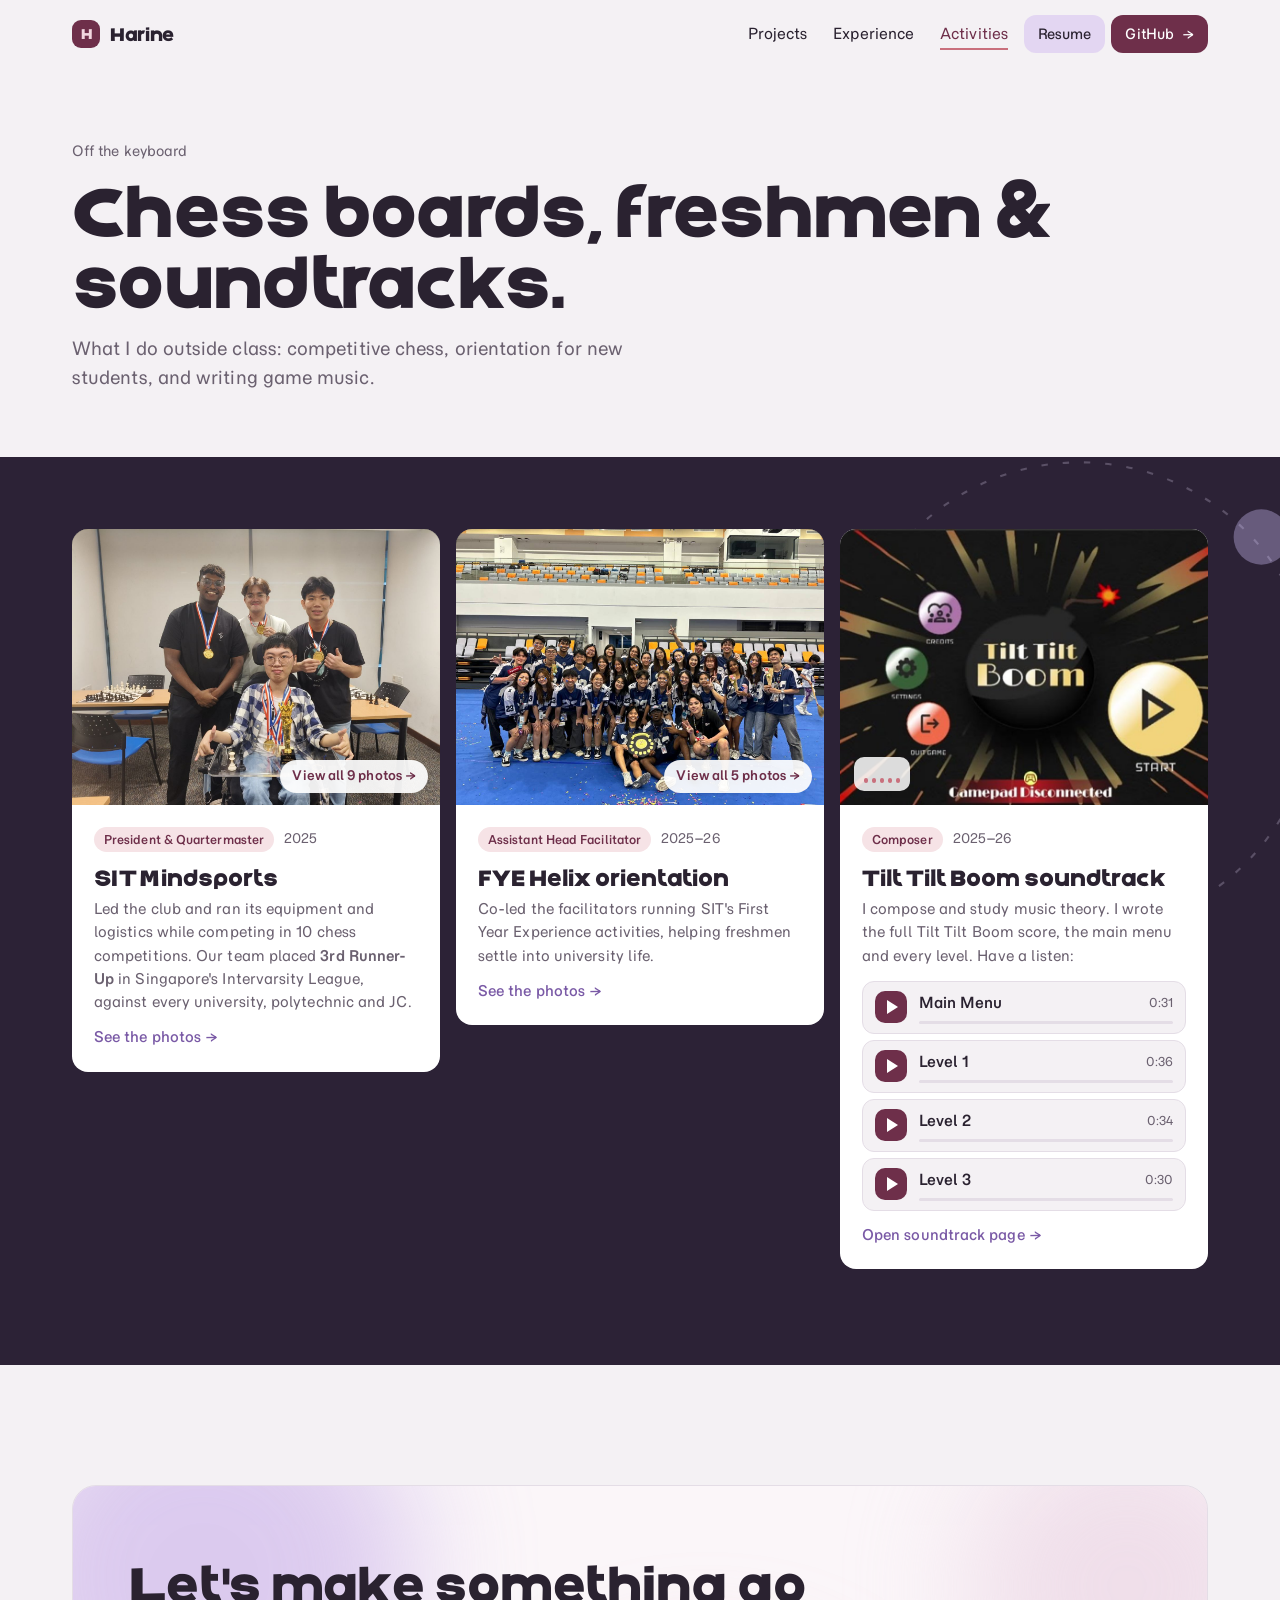
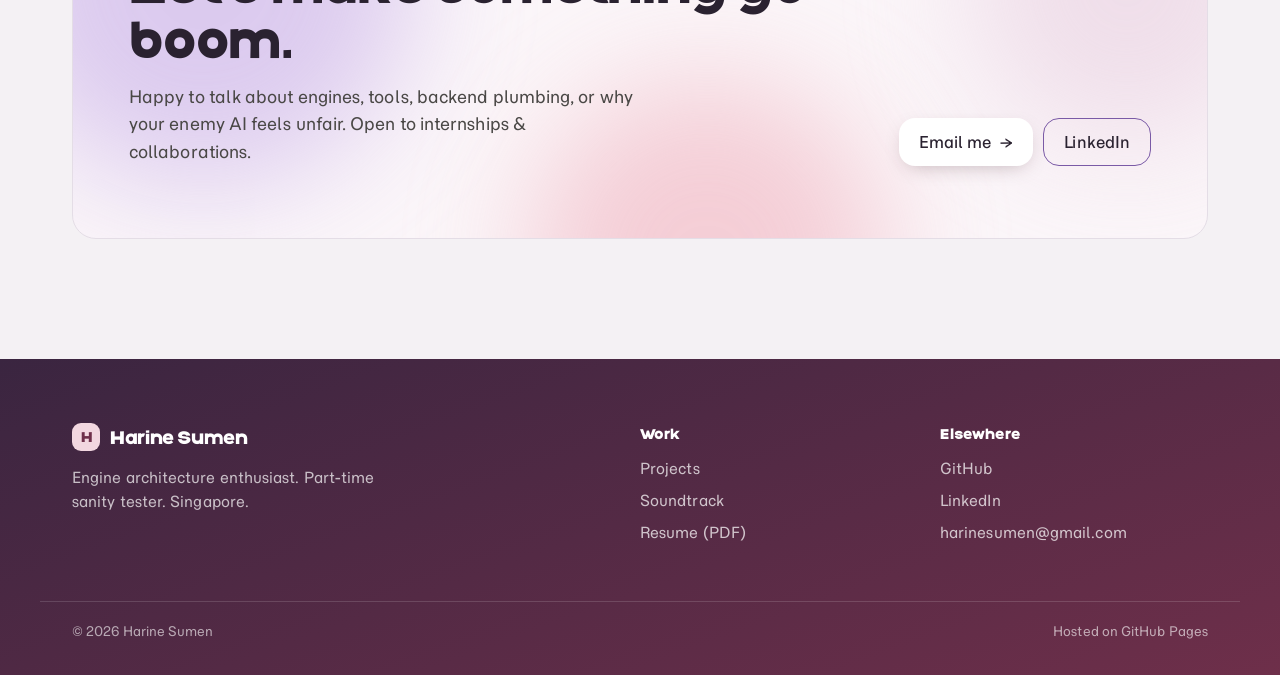
==== commit 00f780a5: "Move two chess photos from US page to Mindsports" ====
--- a/activities.html
+++ b/activities.html
@@ -54,7 +54,7 @@
     <div class="sec-head on-dark"><h2 class="split">Off the keyboard</h2><p class="sub">Chess boards, freshmen and soundtracks.</p></div>
     <div class="life">
       <article class="life-card tilt reveal">
-        <a class="card-cover" href="mindsports.html"><img src="chess-medals.jpg" alt="SIT team with medals and trophy" style="object-position:center 30%"><span class="cover-cta">View all 7 photos →</span></a>
+        <a class="card-cover" href="mindsports.html"><img src="chess-medals.jpg" alt="SIT team with medals and trophy" style="object-position:center 30%"><span class="cover-cta">View all 9 photos →</span></a>
         <div class="life-body">
           <p class="meta"><span class="tag">President &amp; Quartermaster</span>2025</p>
           <h3><a href="mindsports.html">SIT Mindsports</a></h3>
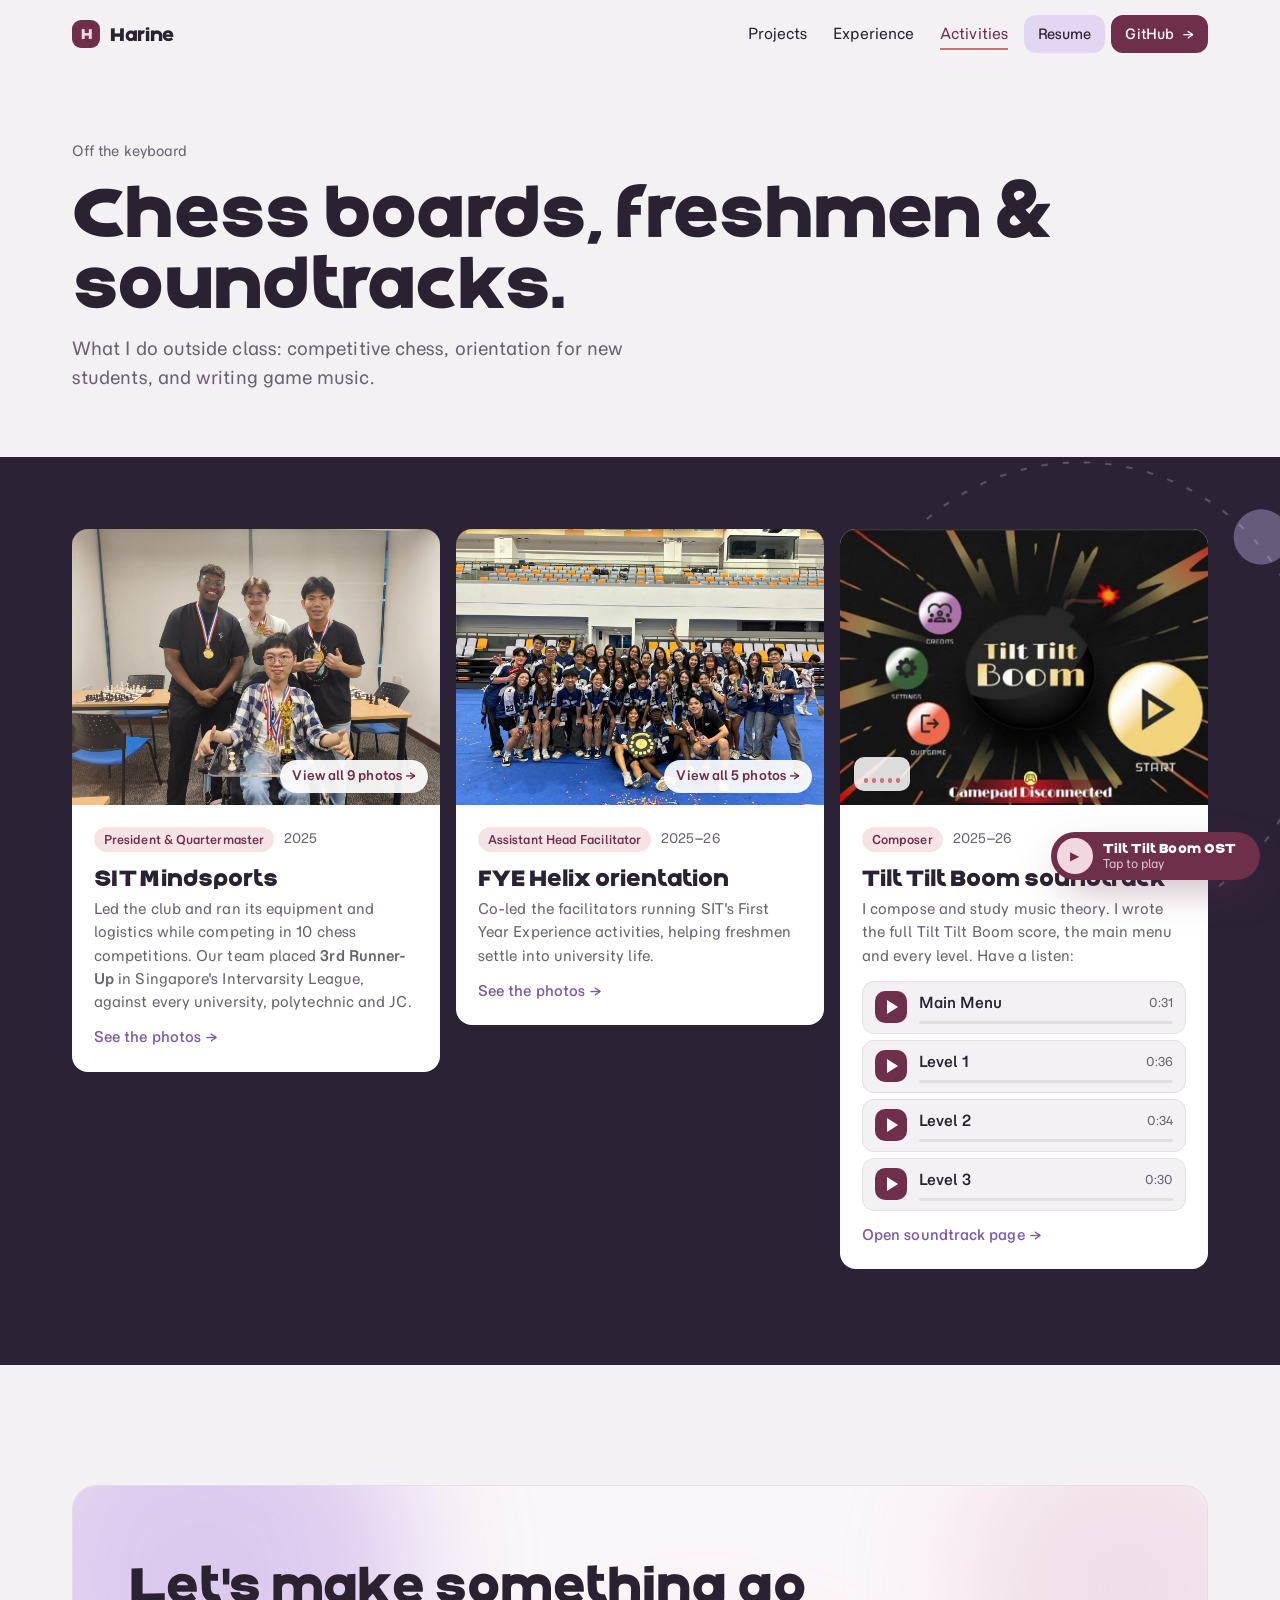
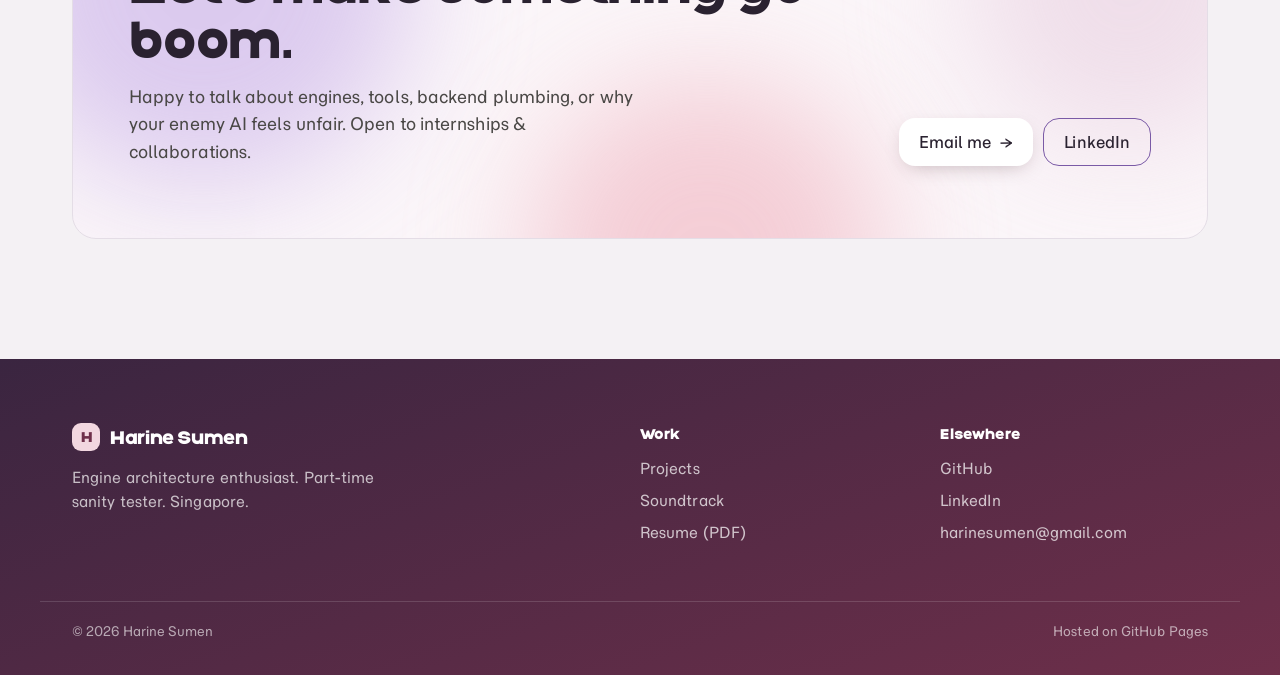
==== commit 3f63d87d: "Music: docked play pill replaces Now playing card" ====
--- a/activities.html
+++ b/activities.html
@@ -15,7 +15,7 @@
 <link rel="preconnect" href="https://fonts.gstatic.com" crossorigin>
 <link rel="stylesheet" href="https://fonts.googleapis.com/css2?family=Momo+Trust+Sans:wght@200..800&display=swap">
 <link rel="preload" href="chicoree-bold.woff2" as="font" type="font/woff2" crossorigin>
-<link rel="stylesheet" href="style.css?v=20261014x">
+<link rel="stylesheet" href="style.css?v=20261015a">
 </head>
 <body>
 
@@ -124,12 +124,12 @@
 </footer>
 
 <!-- Mini player pill -->
-<div class="mini" data-mini hidden>
+<div class="mini on" data-mini>
+  <button type="button" class="mini-btn" data-mini-toggle aria-label="Play the Tilt Tilt Boom soundtrack">▶</button>
+  <span class="mini-txt"><b data-mini-name>Tilt Tilt Boom OST</b><span data-mini-sub>Tap to play</span></span>
   <span class="eq" aria-hidden="true"><i></i><i></i><i></i><i></i></span>
-  <span class="mini-txt"><b data-mini-name>Main Menu</b><span>Tilt Tilt Boom</span></span>
-  <button type="button" class="mini-btn" data-mini-toggle aria-label="Pause">❚❚</button>
 </div>
 
-<script src="script.js?v=20261014x"></script>
+<script src="script.js?v=20261015a"></script>
 </body>
 </html>
--- a/style.css
+++ b/style.css
@@ -738,3 +738,17 @@
 .t-link { display: block; color: inherit; }
 .t-thumb { width: 100%; aspect-ratio: 16 / 9; object-fit: cover; border-radius: 12px; margin-bottom: 16px; }
 .lightbox img { max-width: calc(100vw - 130px); max-height: calc(100vh - 112px); width: auto; height: auto; } @media (max-width: 640px) { .lightbox img { max-width: 100%; } }
+
+/* Mini music pill: always docked bottom-right, ready to play */
+.mini, .mini.on { left: auto; right: 20px; bottom: 20px; transform: none; gap: 10px; padding: 6px 14px 6px 6px; animation: miniIn .6s .8s var(--spring) both; }
+.mini .eq { width: 0; overflow: hidden; transition: width .3s; }
+.mini.playing .eq { width: 18px; }
+.mini-btn { width: 36px; height: 36px; font-size: 12px; flex: none; }
+@keyframes miniIn { from { opacity: 0; transform: translateY(20px); } to { opacity: 1; transform: none; } }
+@media (max-width: 640px) {
+  .mini, .mini.on { right: 12px; bottom: 12px; padding: 5px 12px 5px 5px; }
+  .mini-txt { font-size: 12px; } .mini-txt span { font-size: 11px; }
+  .mini-btn { width: 32px; height: 32px; }
+  .hero-full .hero-head { bottom: 72px; }
+}
+@media (min-width: 1101px) { .hero-full .g3 { bottom: 14%; } }
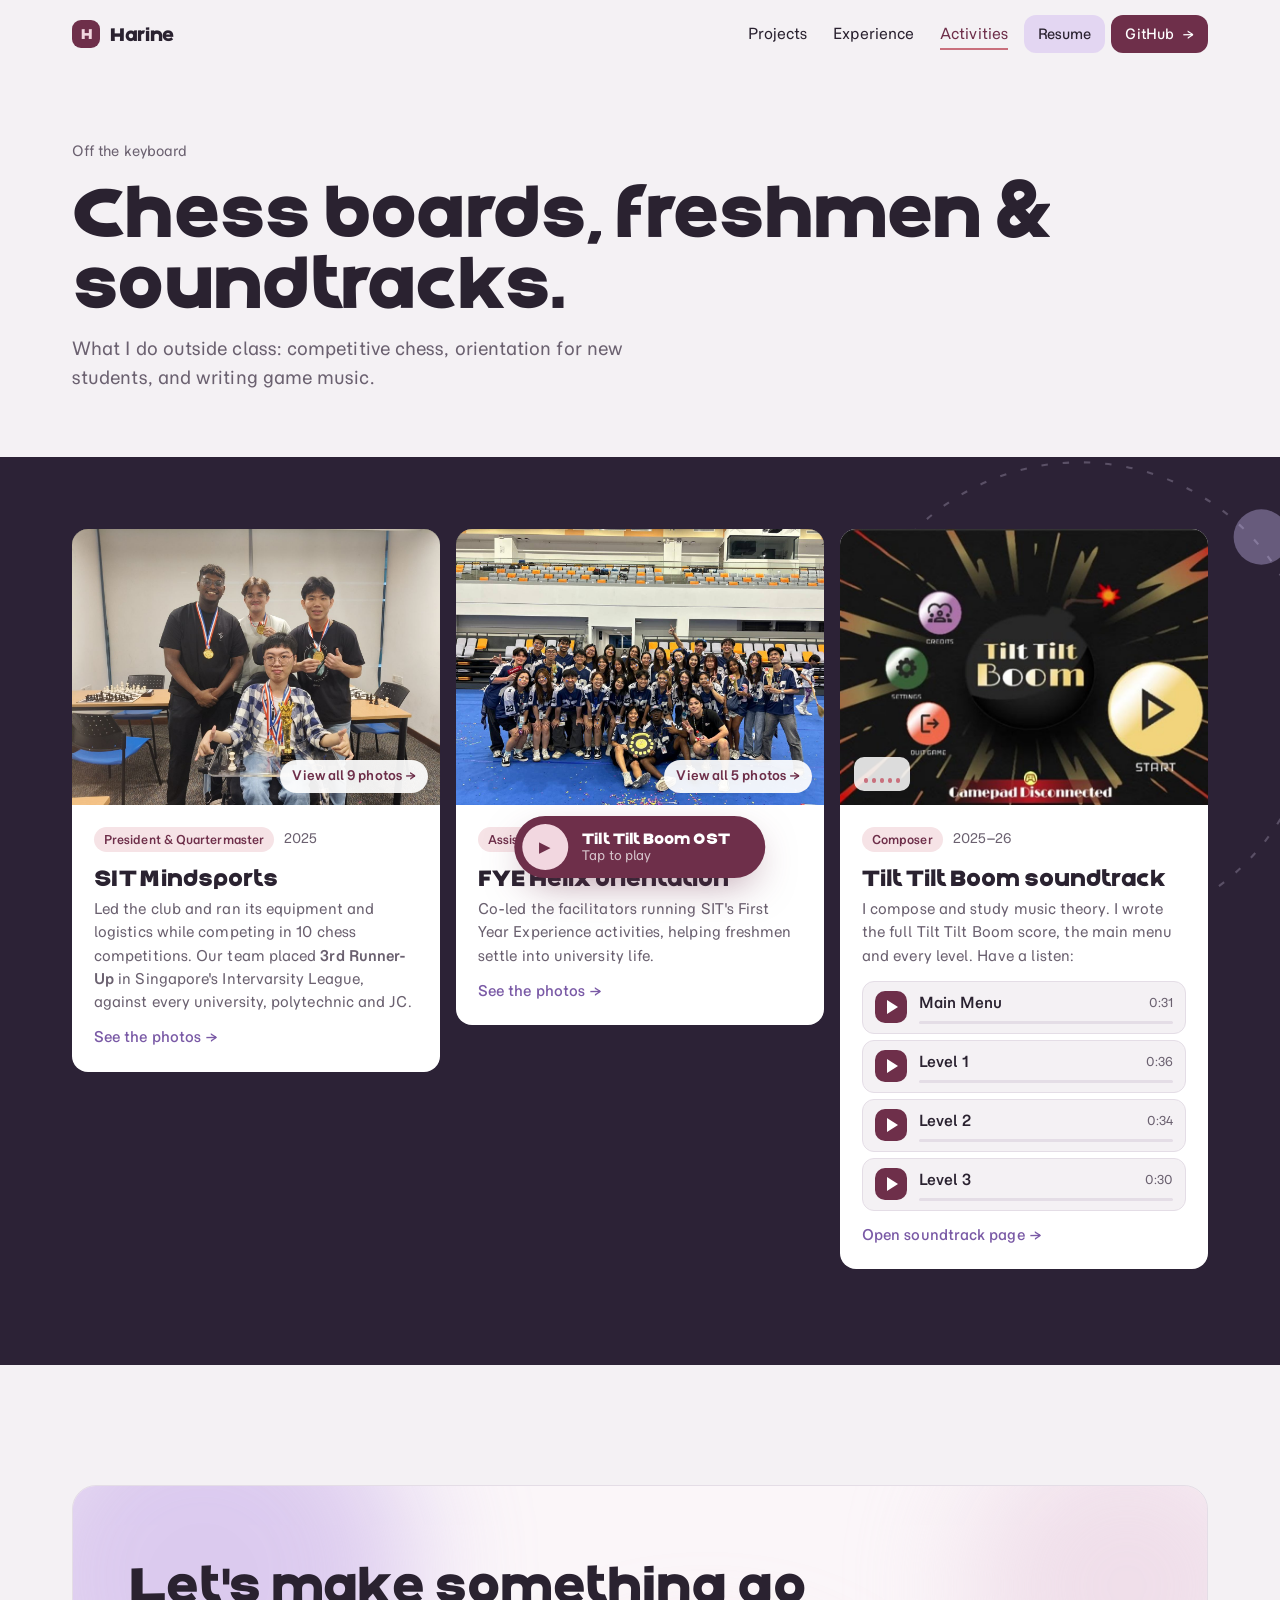
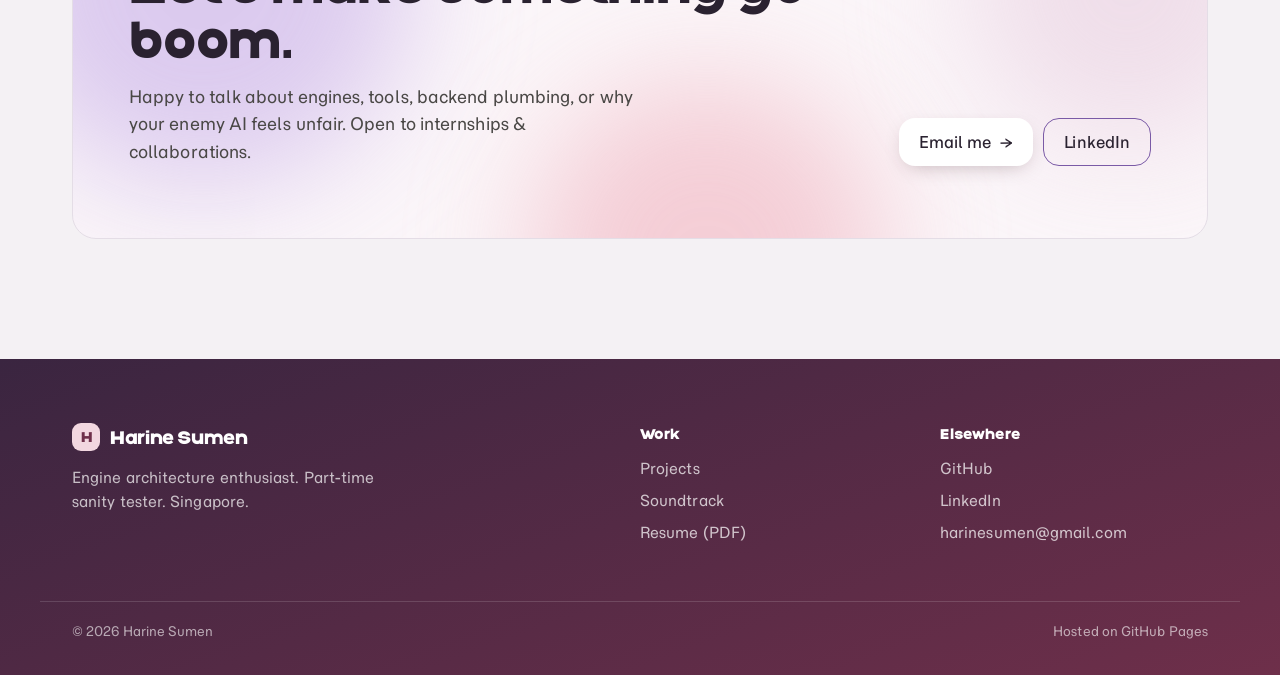
==== commit 65aa849f: "Music pill: centred and larger" ====
--- a/activities.html
+++ b/activities.html
@@ -15,7 +15,7 @@
 <link rel="preconnect" href="https://fonts.gstatic.com" crossorigin>
 <link rel="stylesheet" href="https://fonts.googleapis.com/css2?family=Momo+Trust+Sans:wght@200..800&display=swap">
 <link rel="preload" href="chicoree-bold.woff2" as="font" type="font/woff2" crossorigin>
-<link rel="stylesheet" href="style.css?v=20261015a">
+<link rel="stylesheet" href="style.css?v=20261015b">
 </head>
 <body>
 
--- a/style.css
+++ b/style.css
@@ -752,3 +752,15 @@
   .hero-full .hero-head { bottom: 72px; }
 }
 @media (min-width: 1101px) { .hero-full .g3 { bottom: 14%; } }
+
+/* Music pill: centred at the bottom and larger */
+.mini, .mini.on { left: 50%; right: auto; bottom: 22px; translate: -50% 0; gap: 14px; padding: 8px 22px 8px 8px; font-size: 15px; }
+.mini-btn { width: 46px; height: 46px; font-size: 15px; }
+.mini-txt { font-size: 15px; } .mini-txt span { font-size: 13px; }
+.mini.playing .eq { width: 22px; }
+@media (max-width: 640px) {
+  .mini, .mini.on { bottom: 14px; padding: 6px 18px 6px 6px; }
+  .mini-btn { width: 40px; height: 40px; }
+  .mini-txt { font-size: 14px; } .mini-txt span { font-size: 12px; }
+  .hero-full .hero-head { bottom: 84px; }
+}
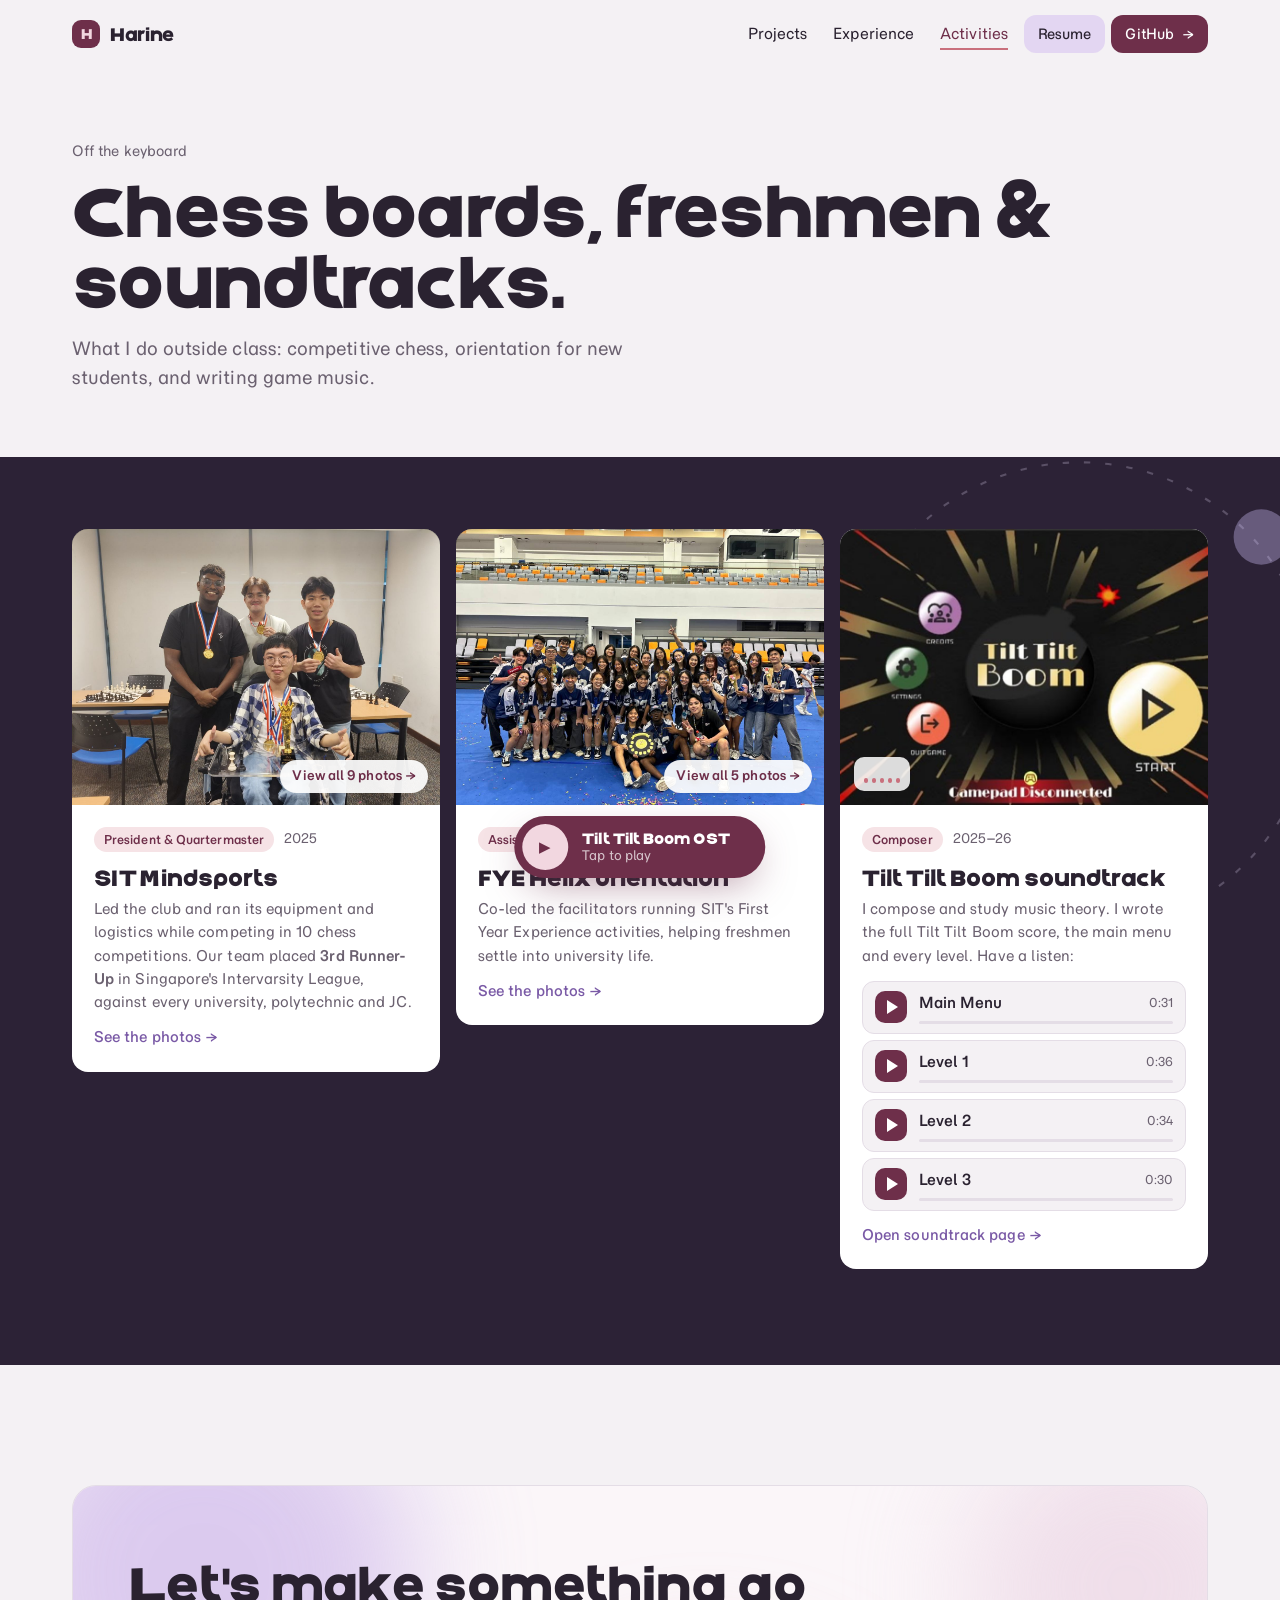
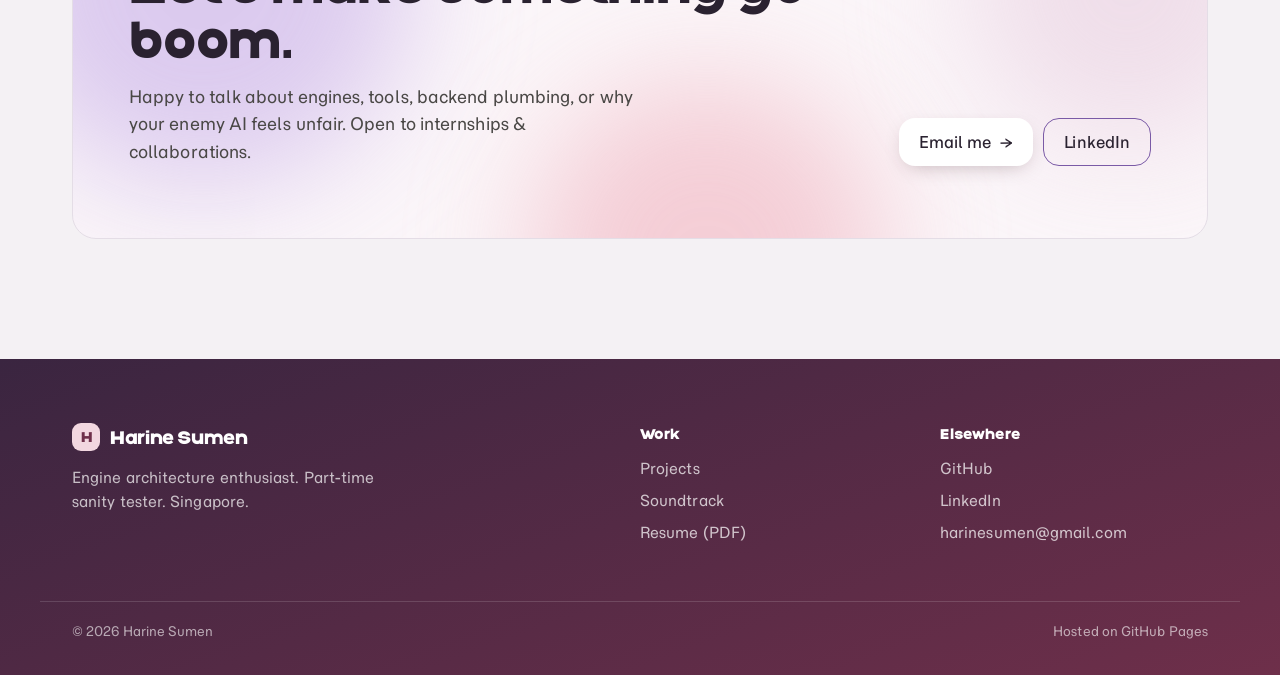
==== commit 94f84e61: "Add page transitions, animated lightbox and scroll-drawn timeline - Cross-document view transitions " ====
--- a/activities.html
+++ b/activities.html
@@ -15,7 +15,7 @@
 <link rel="preconnect" href="https://fonts.gstatic.com" crossorigin>
 <link rel="stylesheet" href="https://fonts.googleapis.com/css2?family=Momo+Trust+Sans:wght@200..800&display=swap">
 <link rel="preload" href="chicoree-bold.woff2" as="font" type="font/woff2" crossorigin>
-<link rel="stylesheet" href="style.css?v=20261015b">
+<link rel="stylesheet" href="style.css?v=20261019a">
 </head>
 <body>
 
@@ -130,6 +130,6 @@
   <span class="eq" aria-hidden="true"><i></i><i></i><i></i><i></i></span>
 </div>
 
-<script src="script.js?v=20261015a"></script>
+<script src="script.js?v=20261019a"></script>
 </body>
 </html>
--- a/style.css
+++ b/style.css
@@ -764,3 +764,21 @@
   .mini-txt { font-size: 14px; } .mini-txt span { font-size: 12px; }
   .hero-full .hero-head { bottom: 84px; }
 }
+
+/* Page transitions: cross-fade between pages, nav and music pill stay put (Chromium / Safari 18.2+; others just cut) */
+@media (prefers-reduced-motion: no-preference) {
+  @view-transition { navigation: auto; }
+  .nav { view-transition-name: nav; }
+  ::view-transition-old(root) { animation: .22s var(--ease) both vt-out; }
+  ::view-transition-new(root) { animation: .38s var(--ease) both vt-in; }
+}
+@keyframes vt-out { to { opacity: 0; } }
+@keyframes vt-in { from { opacity: 0; transform: translateY(10px); } }
+
+/* Timeline: a line draws down the left edge as you scroll; cards get a violet outline once it reaches them */
+.timeline { position: relative; }
+.timeline::before, .tl-line { content: ""; position: absolute; left: -12px; top: 0; bottom: 0; width: 2px; border-radius: 2px; }
+.timeline::before { background: var(--mist); }
+.tl-line { background: var(--violet); transform: scaleY(0); transform-origin: top; }
+.timeline .t-card::before { content: ""; position: absolute; inset: -1px; border-radius: inherit; border: 1px solid var(--violet); opacity: 0; transition: opacity .4s var(--ease); pointer-events: none; }
+.timeline .t-card.lit::before { opacity: 1; }
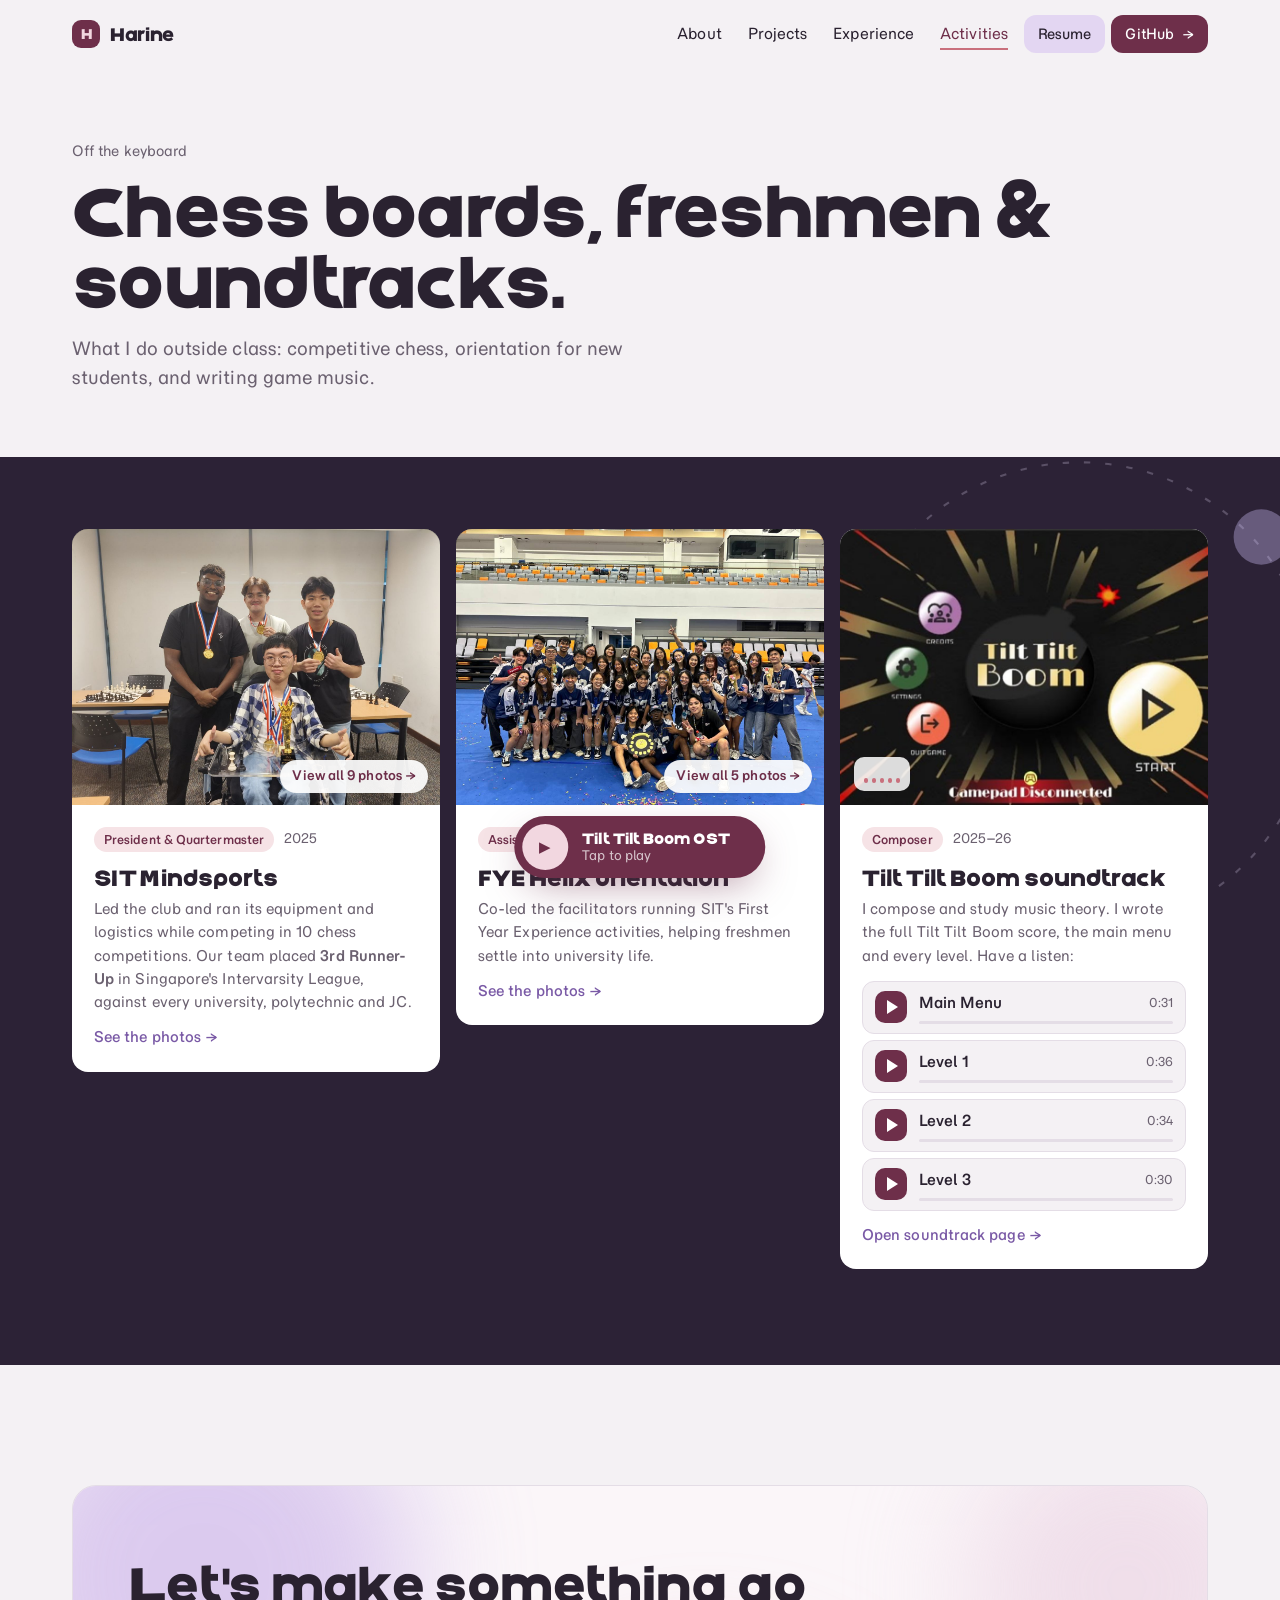
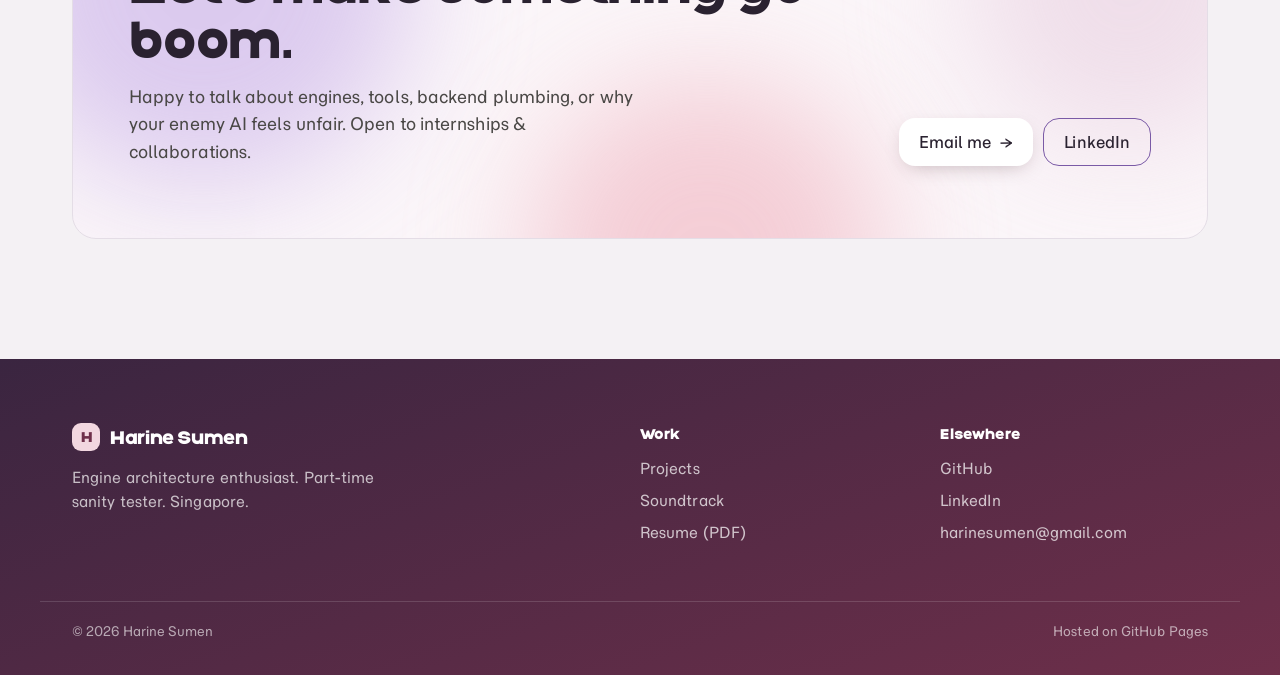
==== commit 799ff7a4: "Add About tab, click-to-play hint on project videos, new Experience timeline - Nav: About link on ev" ====
--- a/activities.html
+++ b/activities.html
@@ -15,7 +15,7 @@
 <link rel="preconnect" href="https://fonts.gstatic.com" crossorigin>
 <link rel="stylesheet" href="https://fonts.googleapis.com/css2?family=Momo+Trust+Sans:wght@200..800&display=swap">
 <link rel="preload" href="chicoree-bold.woff2" as="font" type="font/woff2" crossorigin>
-<link rel="stylesheet" href="style.css?v=20261019a">
+<link rel="stylesheet" href="style.css?v=20261019c">
 </head>
 <body>
 
@@ -26,6 +26,7 @@
   <div class="nav-inner">
     <a class="logo" href="index.html" aria-label="Harine — home"><span class="logo-mark" aria-hidden="true">H</span>Harine</a>
     <nav aria-label="Pages">
+      <a href="index.html#about">About</a>
       <a href="projects.html">Projects</a>
       <a href="experience.html">Experience</a>
       <a href="activities.html" aria-current="page">Activities</a>
@@ -130,6 +131,6 @@
   <span class="eq" aria-hidden="true"><i></i><i></i><i></i><i></i></span>
 </div>
 
-<script src="script.js?v=20261019a"></script>
+<script src="script.js?v=20261021c"></script>
 </body>
 </html>
--- a/style.css
+++ b/style.css
@@ -68,7 +68,7 @@
 body.is-playing .btn-wine .play-ico { width: 10px; height: 12px; border: 0; background: linear-gradient(90deg, currentColor 0 35%, transparent 35% 65%, currentColor 65%); }
 
 /* ---------- Nav ---------- */
-.nav { position: fixed; inset: 0 0 auto 0; z-index: 1000; border-bottom: 1px solid transparent; transition: background-color .3s, border-color .3s, backdrop-filter .3s; }
+.nav { position: fixed; inset: 0 0 auto 0; z-index: 1000; border-bottom: 1px solid transparent; transition: background-color .3s, border-color .3s; }
 .nav.scrolled { background: rgba(242,240,235,.78); backdrop-filter: blur(12px); -webkit-backdrop-filter: blur(12px); border-bottom-color: var(--mist); }
 .nav-inner { max-width: var(--max); margin: 0 auto; padding: 0 var(--gutter); height: 68px; display: flex; align-items: center; justify-content: space-between; gap: 16px; }
 .logo { display: inline-flex; align-items: center; gap: 10px; font-size: 18px; font-weight: 560; letter-spacing: -0.02em; }
@@ -765,20 +765,95 @@
   .hero-full .hero-head { bottom: 84px; }
 }
 
-/* Page transitions: cross-fade between pages, nav and music pill stay put (Chromium / Safari 18.2+; others just cut) */
+/* Page transitions: the old page shrinks back into a wine backdrop while the new one wipes up over it.
+   Nav stays put. Chromium / Safari 18.2+; other browsers just cut. */
 @media (prefers-reduced-motion: no-preference) {
   @view-transition { navigation: auto; }
   .nav { view-transition-name: nav; }
-  ::view-transition-old(root) { animation: .22s var(--ease) both vt-out; }
-  ::view-transition-new(root) { animation: .38s var(--ease) both vt-in; }
-}
-@keyframes vt-out { to { opacity: 0; } }
-@keyframes vt-in { from { opacity: 0; transform: translateY(10px); } }
-
-/* Timeline: a line draws down the left edge as you scroll; cards get a violet outline once it reaches them */
-.timeline { position: relative; }
-.timeline::before, .tl-line { content: ""; position: absolute; left: -12px; top: 0; bottom: 0; width: 2px; border-radius: 2px; }
-.timeline::before { background: var(--mist); }
-.tl-line { background: var(--violet); transform: scaleY(0); transform-origin: top; }
-.timeline .t-card::before { content: ""; position: absolute; inset: -1px; border-radius: inherit; border: 1px solid var(--violet); opacity: 0; transition: opacity .4s var(--ease); pointer-events: none; }
-.timeline .t-card.lit::before { opacity: 1; }
+  ::view-transition { background: var(--wine); }
+  ::view-transition-image-pair(root) { isolation: isolate; }
+  ::view-transition-old(root), ::view-transition-new(root) { mix-blend-mode: normal; animation-duration: .7s; animation-timing-function: cubic-bezier(.76, 0, .24, 1); animation-fill-mode: both; }
+  ::view-transition-old(root) { animation-name: vt-out; }
+  ::view-transition-new(root) { animation-name: vt-in; }
+}
+@keyframes vt-out { to { transform: scale(.94) translateY(-4%); filter: brightness(.6); } }
+@keyframes vt-in { from { clip-path: inset(100% 0 0 0 round 28px); } to { clip-path: inset(0 0 0 0 round 0); } }
+
+/* Hero scroll-zoom: script.js sets --hp (0 at the top of the page, 1 once the hero has scrolled away) */
+.hero-full .layer-photo { scale: calc(1 + var(--hp, 0) * .3); }
+.hero-full .hero-shade { box-shadow: inset 0 0 0 100vmax rgba(20, 12, 22, calc(var(--hp, 0) * .6)); }
+.hero-full .hero-head { translate: 0 calc(var(--hp, 0) * -80px); opacity: calc(1 - var(--hp, 0) * 1.7); }
+.hero-full .hero-head.away { visibility: hidden; }
+.hero-full .glass { scale: calc(1 - var(--hp, 0) * .18); }
+
+/* Custom cursor: rounded arrow + triangle sparkles (added by script.js for mouse users who allow motion) */
+.cursor-arrow { position: fixed; left: 0; top: 0; z-index: 3000; width: 0; height: 0; pointer-events: none; opacity: 0; transition: opacity .25s; }
+.cursor-on .cursor-arrow { opacity: 1; }
+.ca-tilt { position: absolute; left: -10px; top: -6px; width: 34px; height: 34px; transform-origin: 10px 6px; filter: drop-shadow(0 3px 5px rgba(30, 10, 25, .32)); }
+.ca-tilt svg { display: block; }
+.cursor-arrow .s1, .cursor-arrow .s2 { transition: stop-color .3s; }
+.cursor-arrow.hot .s1 { stop-color: #C9B8FF; }
+.cursor-arrow.hot .s2 { stop-color: #8E6BD0; }
+.cursor-tri { position: fixed; z-index: 2998; pointer-events: none; margin: -4px 0 0 -4px; clip-path: polygon(50% 0, 100% 100%, 0 100%); }
+.has-cursor, .has-cursor * { cursor: none !important; }
+.has-cursor.cursor-native, .has-cursor.cursor-native * { cursor: auto !important; }
+.cursor-native .cursor-arrow { opacity: 0 !important; }
+
+/* Project videos: play button + "Click to play" label (script.js adds the button) */
+.panel-media { position: relative; }
+.play-hint { position: absolute; left: 50%; top: 50%; translate: -50% -56%; z-index: 2; display: flex; flex-direction: column; align-items: center; gap: 12px; padding: 0; border: 0; background: none; color: #fff; cursor: pointer; transition: opacity .3s; }
+.play-hint.gone { opacity: 0; pointer-events: none; }
+.ph-disc { position: relative; width: 76px; height: 76px; border-radius: 50%; background: var(--wine); display: grid; place-items: center; box-shadow: 0 10px 30px -8px rgba(0, 0, 0, .6), 0 0 0 4px rgba(255, 255, 255, .85); transition: scale .35s var(--spring); }
+.ph-disc::before { content: ""; position: absolute; inset: 0; border-radius: 50%; border: 2px solid rgba(212, 199, 255, .9); animation: phPulse 1.8s ease-out infinite; }
+.ph-disc i { width: 0; height: 0; margin-left: 5px; border-style: solid; border-width: 13px 0 13px 22px; border-color: transparent transparent transparent #fff; }
+.play-hint em { font-style: normal; font-size: 13px; font-weight: 600; letter-spacing: .02em; padding: 5px 13px; border-radius: 999px; background: rgba(20, 8, 18, .62); }
+.play-hint:hover .ph-disc, .play-hint:focus-visible .ph-disc { scale: 1.1; }
+@keyframes phPulse { from { transform: scale(1); opacity: .9; } to { transform: scale(1.7); opacity: 0; } }
+@media (prefers-reduced-motion: reduce) { .ph-disc::before { animation: none; } }
+
+/* Experience: vertical timeline, newest first (script.js draws the line and lights the dots) */
+.exp-hero { position: relative; }
+.exp-hero::before, .exp-hero::after { content: ""; position: absolute; border-radius: 50%; filter: blur(14px); z-index: -1; pointer-events: none; animation: drift 14s ease-in-out infinite; }
+.exp-hero::before { right: -40px; top: 30px; width: 380px; height: 380px; background: radial-gradient(circle, rgba(212, 199, 255, .85), rgba(212, 199, 255, 0) 66%); }
+.exp-hero::after { left: 22%; top: 90px; width: 300px; height: 300px; background: radial-gradient(circle, rgba(255, 179, 207, .6), rgba(255, 179, 207, 0) 66%); animation-delay: -6s; }
+.vtl { list-style: none; margin: 0; padding: 0; position: relative; display: grid; gap: 34px; }
+.vtl::before, .vt-fill { content: ""; position: absolute; left: 50%; top: 0; bottom: 0; width: 3px; margin-left: -1.5px; border-radius: 3px; }
+.vtl::before { background: var(--mist); }
+.vt-fill { background: linear-gradient(var(--violet), var(--wine)); transform-origin: top; transform: scaleY(0); }
+.vt-item { --acc: var(--wine); position: relative; display: grid; grid-template-columns: 1fr 1fr; align-items: center; }
+.vt-item.school { --acc: var(--violet); }
+.vt-item.trip { --acc: #C85C7E; }
+.vt-item .t-card { grid-column: 1; margin-right: 64px; border-top: 4px solid var(--acc); overflow: hidden; }
+.vt-item:nth-child(even) .t-card { grid-column: 2; margin: 0 0 0 64px; }
+.vt-mark { position: absolute; left: 50%; top: 50%; translate: -50% -50%; z-index: 2; display: flex; flex-direction: column; align-items: center; gap: 8px; pointer-events: none; }
+.vt-year { background: var(--paper); border: 2px solid var(--acc); color: var(--acc); font-size: 13px; font-weight: 700; padding: 3px 12px; border-radius: 999px; transition: background .3s, color .3s; }
+.vt-dot { width: 20px; height: 20px; border-radius: 50%; background: var(--paper); border: 4px solid var(--mist); transition: border-color .4s, background .4s, box-shadow .4s, scale .5s var(--spring); }
+.vt-item.lit .vt-year { background: var(--acc); color: #fff; }
+.vt-item.lit .vt-dot { border-color: var(--acc); background: var(--acc); scale: 1.2; box-shadow: 0 0 0 7px color-mix(in srgb, var(--acc) 18%, transparent); }
+.vt-top { display: flex; align-items: center; gap: 10px; margin-bottom: 14px; }
+.vt-badge { width: 44px; height: 44px; border-radius: 12px; display: grid; place-items: center; background: var(--acc); color: #fff; font-size: 14px; font-weight: 700; letter-spacing: .02em; }
+.vt-kind { font-size: 13px; font-weight: 600; color: var(--acc); }
+.vt-now { margin-left: auto; display: inline-flex; align-items: center; gap: 7px; font-size: 12px; font-weight: 700; color: #1B7A46; background: #E3F6EA; padding: 4px 11px; border-radius: 999px; }
+.vt-now i { width: 7px; height: 7px; border-radius: 50%; background: #2BA36B; animation: ping 1.6s ease-out infinite; }
+.vt-bg { position: absolute; right: 14px; bottom: -20px; font-size: 112px; line-height: 1; font-weight: 800; letter-spacing: -.04em; color: var(--acc); opacity: .07; pointer-events: none; user-select: none; }
+.vt-item .chips { margin-top: 16px; position: relative; }
+.vt-item .t-thumb { margin-top: -4px; }
+@media (min-width: 901px) {
+  .js .vt-item:nth-child(odd) .t-card.reveal:not(.in) { transform: translate(-44px, 24px); }
+  .js .vt-item:nth-child(even) .t-card.reveal:not(.in) { transform: translate(44px, 24px); }
+}
+@media (max-width: 900px) {
+  .vtl::before, .vt-fill { left: 20px; }
+  .vt-item { grid-template-columns: 1fr; }
+  .vt-item .t-card, .vt-item:nth-child(even) .t-card { grid-column: 1; margin: 0 0 0 52px; }
+  .vt-mark { left: 20px; top: 34px; }
+  .vt-year { display: none; }
+  .vt-bg { font-size: 84px; }
+}
+
+/* Small phones: with the About link added, show just the logo mark so the four page links fit */
+@media (max-width: 480px) {
+  .logo { font-size: 0; gap: 0; }
+  .logo-mark { font-size: 14px; }
+  .nav nav > a:not([class]) { font-size: 13px; padding: 6px 5px; }
+}
